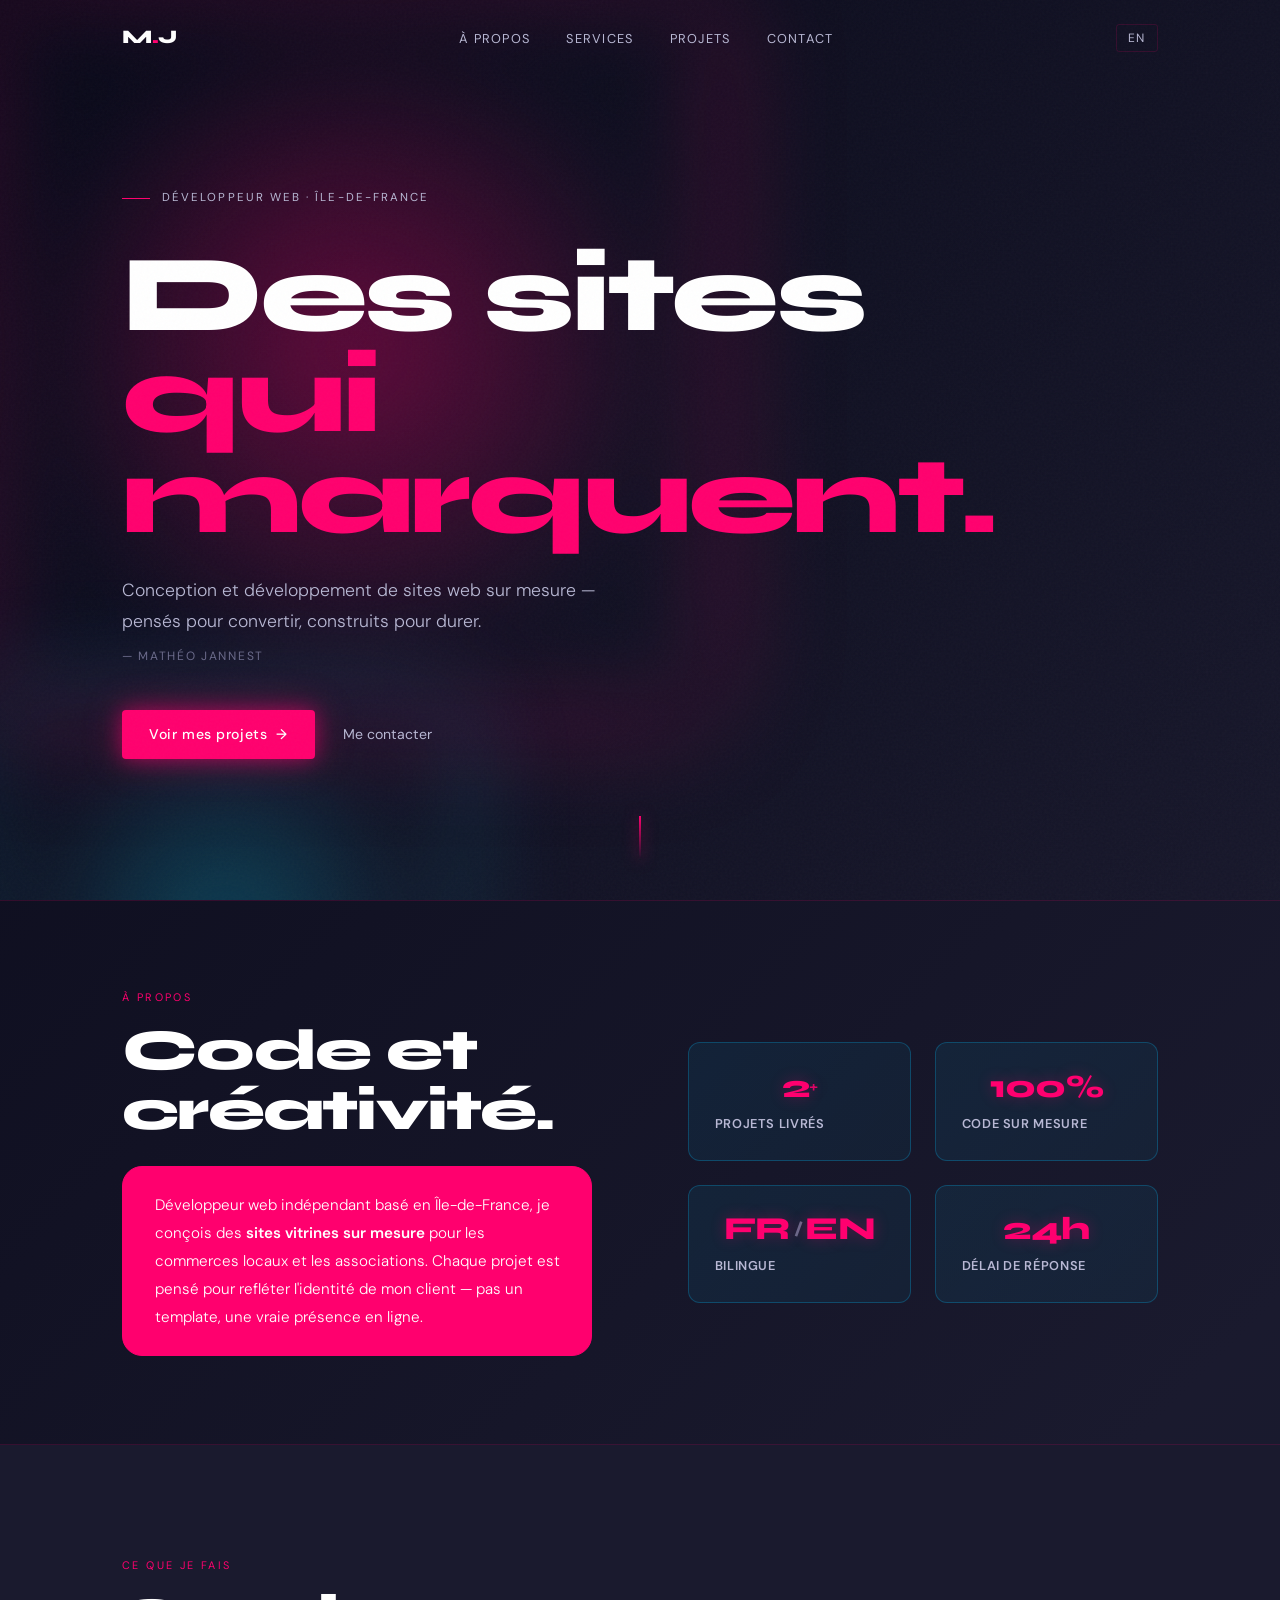
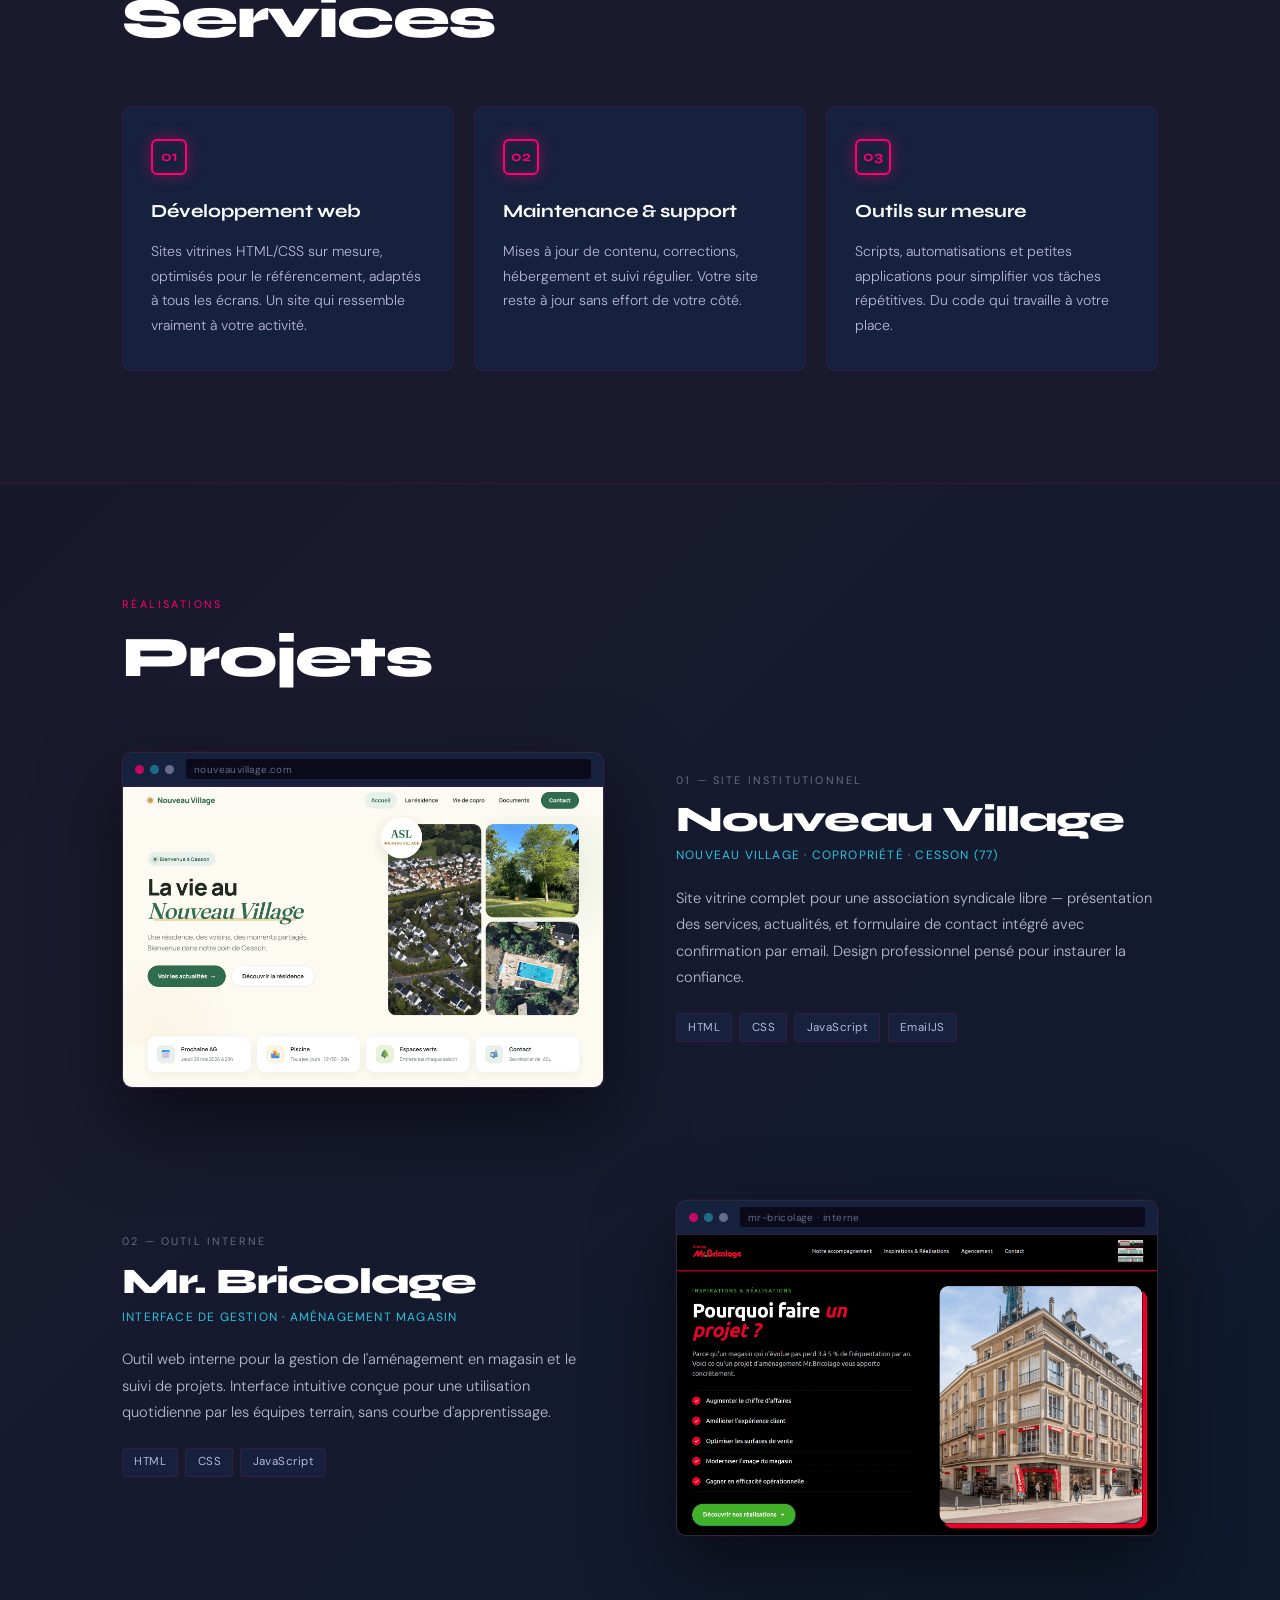
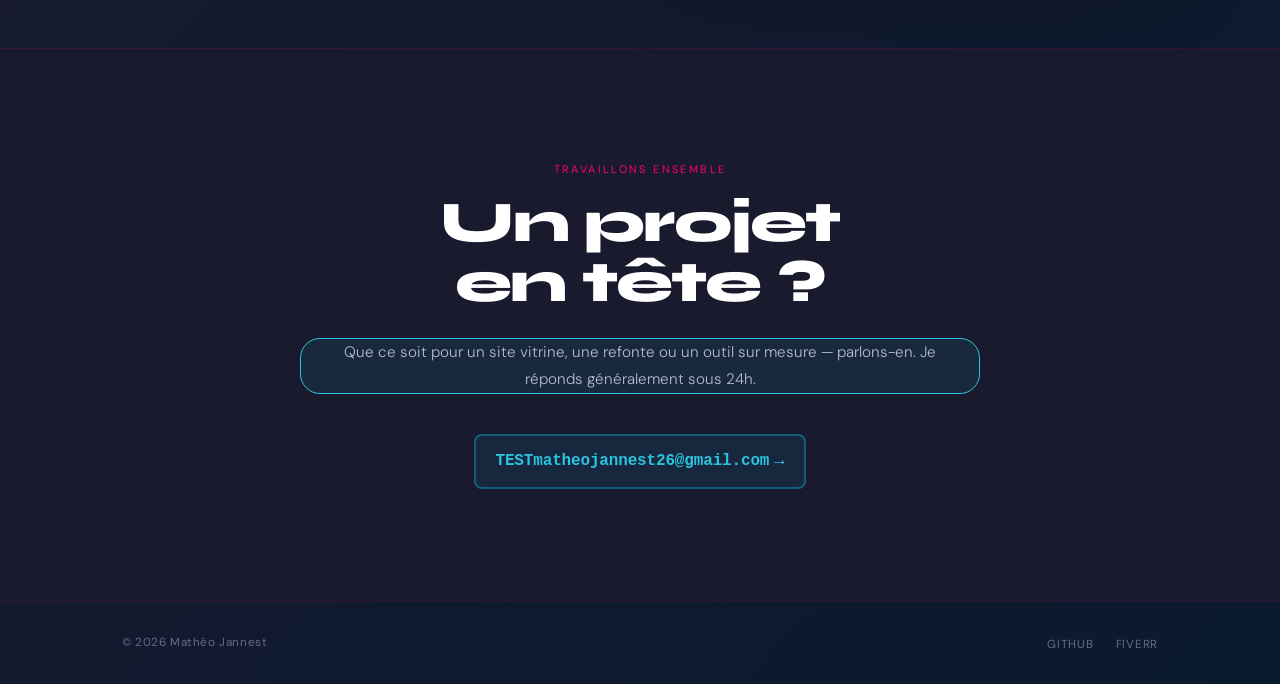
==== index.html @ 434e0a5e "TEST" ====
<!DOCTYPE html>
<html lang="fr" data-lang="fr">
<head>
  <meta charset="UTF-8">
  <meta name="viewport" content="width=device-width, initial-scale=1.0">
  <meta name="description" content="Mathéo Jannest — Développeur web indépendant. Sites vitrines, maintenance et outils sur mesure en Île-de-France.">
  <title>Mathéo Jannest — Développeur Web</title>

  <!-- Une seule requête Google Fonts : uniquement les graisses réellement utilisées -->
  <link rel="preconnect" href="https://fonts.googleapis.com">
  <link rel="preconnect" href="https://fonts.gstatic.com" crossorigin>
  <link href="https://fonts.googleapis.com/css2?family=DM+Sans:wght@300;400;500;600&family=Syne:wght@700;800&family=VT323&display=swap" rel="stylesheet">

  <link rel="stylesheet" href="style.css?v=opt-2026-06-16">
</head>
<body>

<!-- NAV -->
<nav id="nav">
  <div class="container">
    <div class="nav-inner">
      <a href="#" class="nav-logo">M<span>.</span>J</a>
      <ul class="nav-links">
        <li><a href="#about"    data-i18n="nav_about">À propos</a></li>
        <li><a href="#services" data-i18n="nav_services">Services</a></li>
        <li><a href="#projects" data-i18n="nav_projects">Projets</a></li>
        <li><a href="#contact"  data-i18n="nav_contact">Contact</a></li>
      </ul>
      <button class="lang-btn" id="langBtn">EN</button>
    </div>
  </div>
</nav>

<!-- HERO -->
<section id="hero">
  <div class="blob-wrap" aria-hidden="true">
    <div class="blob blob-1"></div>
    <div class="blob blob-2"></div>
    <div class="blob blob-3"></div>
  </div>
  <div class="container" style="position:relative;z-index:1;">
    <div class="hero-eyebrow">
      <span data-i18n="hero_label">Développeur Web · Île-de-France</span>
    </div>
    <h1 class="hero-title">
      <span data-i18n="hero_t1">Des sites</span><br>
      <em data-i18n="hero_t2">qui marquent.</em>
    </h1>
    <p class="hero-body" data-i18n="hero_sub">Conception et développement de sites web sur mesure — pensés pour convertir, construits pour durer.</p>
    <p class="hero-name-line">— Mathéo Jannest</p>
    <div class="hero-actions">
      <a href="#projects" class="btn-fill">
        <span data-i18n="hero_cta">Voir mes projets</span>
        <span class="arr">→</span>
      </a>
      <a href="#contact" class="btn-ghost" data-i18n="hero_cta2">Me contacter</a>
    </div>
  </div>
  <div class="scroll-indicator" aria-hidden="true">
    <div class="scroll-line"></div>
  </div>
</section>

<hr class="div">

<!-- ABOUT -->
<section id="about">
  <div class="container">
    <div class="about-grid">
      <div>
        <p class="s-label" data-i18n="about_label">À propos</p>
        <h2 class="s-title reveal" data-i18n="about_title">Code et<br>créativité.</h2>
        <p class="about-text reveal d1" data-i18n="about_text">
          Développeur web indépendant basé en Île-de-France, je conçois des <strong>sites vitrines sur mesure</strong> pour les commerces locaux et les associations. Chaque projet est pensé pour refléter l'identité de mon client — pas un template, une vraie présence en ligne.
        </p>
      </div>
      <div class="about-stats">
        <div class="stat">
          <div class="stat-n">2<sub>+</sub></div>
          <div class="stat-l" data-i18n="stat1">Projets livrés</div>
        </div>
        <div class="stat">
          <div class="stat-n">100%</div>
          <div class="stat-l" data-i18n="stat2">Code sur mesure</div>
        </div>
        <div class="stat">
          <div class="stat-n">FR<span style="color:var(--text-3);font-size:1rem;margin:0 0.2rem;">/</span>EN</div>
          <div class="stat-l" data-i18n="stat3">Bilingue</div>
        </div>
        <div class="stat">
          <div class="stat-n">24h</div>
          <div class="stat-l" data-i18n="stat4">Délai de réponse</div>
        </div>
      </div>
    </div>
  </div>
</section>

<hr class="div">

<!-- SERVICES -->
<section id="services">
  <div class="container">
    <p class="s-label" data-i18n="svc_label">Ce que je fais</p>
    <h2 class="s-title reveal" data-i18n="svc_title">Services</h2>
    <div class="svc-grid">
      <div class="svc-card reveal">
        <div class="svc-glyph">01</div>
        <div class="svc-title" data-i18n="s1t">Développement web</div>
        <p class="svc-desc" data-i18n="s1d">Sites vitrines HTML/CSS sur mesure, optimisés pour le référencement, adaptés à tous les écrans. Un site qui ressemble vraiment à votre activité.</p>
      </div>
      <div class="svc-card reveal">
        <div class="svc-glyph">02</div>
        <div class="svc-title" data-i18n="s2t">Maintenance & support</div>
        <p class="svc-desc" data-i18n="s2d">Mises à jour de contenu, corrections, hébergement et suivi régulier. Votre site reste à jour sans effort de votre côté.</p>
      </div>
      <div class="svc-card reveal">
        <div class="svc-glyph">03</div>
        <div class="svc-title" data-i18n="s3t">Outils sur mesure</div>
        <p class="svc-desc" data-i18n="s3d">Scripts, automatisations et petites applications pour simplifier vos tâches répétitives. Du code qui travaille à votre place.</p>
      </div>
    </div>
  </div>
</section>

<hr class="div">

<!-- PROJECTS -->
<section id="projects">
  <div class="container">
    <p class="s-label" data-i18n="proj_label">Réalisations</p>
    <h2 class="s-title reveal" data-i18n="proj_title">Projets</h2>

    <div class="projects-list">

      <!-- Nouveau Village -->
      <div class="project">
        <div class="pv reveal">
          <div class="browser">
            <div class="bbar">
              <div class="dot d1"></div>
              <div class="dot d2"></div>
              <div class="dot d3"></div>
              <div class="burl"><span>nouveauvillage.com</span></div>
            </div>
            <div class="bscreen">
              <img src="images/nv.png?v=2" alt="Nouveau Village - Aperçu du site" class="project-screenshot" loading="lazy" decoding="async">
            </div>
          </div>
        </div>
        <div class="pi">
          <p class="project-num" data-i18n="p1_num">01 — Site institutionnel</p>
          <h3>Nouveau Village</h3>
          <p class="ptype" data-i18n="p1_type">Nouveau Village · Copropriété · Cesson (77)</p>
          <p class="pdesc reveal" data-i18n="p1_desc">Site vitrine complet pour une association syndicale libre — présentation des services, actualités, et formulaire de contact intégré avec confirmation par email. Design professionnel pensé pour instaurer la confiance.</p>
          <div class="tags">
            <span class="tag">HTML</span>
            <span class="tag">CSS</span>
            <span class="tag">JavaScript</span>
            <span class="tag">EmailJS</span>
          </div>
        </div>
      </div>

      <!-- Mr Bricolage -->
      <div class="project reverse">
        <div class="pv reveal">
          <div class="browser">
            <div class="bbar">
              <div class="dot d1"></div>
              <div class="dot d2"></div>
              <div class="dot d3"></div>
              <div class="burl"><span>mr-bricolage · interne</span></div>
            </div>
            <div class="bscreen">
              <img src="images/mb2.png?v=2" alt="Mr Bricolage - Aperçu de l'outil" class="project-screenshot" loading="lazy" decoding="async">
            </div>
          </div>
        </div>
        <div class="pi">
          <p class="project-num" data-i18n="p2_num">02 — Outil interne</p>
          <h3>Mr. Bricolage</h3>
          <p class="ptype" data-i18n="p2_type">Interface de gestion · Aménagement magasin</p>
          <p class="pdesc reveal" data-i18n="p2_desc">Outil web interne pour la gestion de l'aménagement en magasin et le suivi de projets. Interface intuitive conçue pour une utilisation quotidienne par les équipes terrain, sans courbe d'apprentissage.</p>
          <div class="tags">
            <span class="tag">HTML</span>
            <span class="tag">CSS</span>
            <span class="tag">JavaScript</span>
          </div>
        </div>
      </div>

    </div>
  </div>
</section>

<hr class="div">

<!-- CONTACT -->
<section id="contact">
  <div class="container">
    <div class="contact-inner">
      <p class="s-label" data-i18n="ct_label">Travaillons ensemble</p>
      <h2 class="s-title reveal" data-i18n="ct_title">Un projet<br>en tête ?</h2>
      <p class="contact-p reveal d1" data-i18n="ct_p">Que ce soit pour un site vitrine, une refonte ou un outil sur mesure — parlons-en. Je réponds généralement sous 24h.</p>
      <a href="mailto:matheojannest26@gmail.com" class="contact-mailto reveal d2">
        <span data-i18n="ct_email">TESTmatheojannest26@gmail.com</span>
        <span class="arr">→</span>
      </a>
    </div>
  </div>
</section>

<!-- FOOTER -->
<footer>
  <div class="container">
    <div class="footer-inner">
      <p class="footer-copy" data-i18n="ft_copy">© 2026 Mathéo Jannest</p>
      <ul class="footer-links">
        <li><a href="https://github.com/" target="_blank" rel="noopener">GitHub</a></li>
        <li><a href="https://www.fiverr.com/" target="_blank" rel="noopener">Fiverr</a></li>
      </ul>
    </div>
  </div>
</footer>

<script src="script.js"></script>
</body>
</html>
---- style.css ----
*, *::before, *::after { box-sizing: border-box; margin: 0; padding: 0; }
html { scroll-behavior: smooth; }

:root {
  --bg:       #0a0a1a;
  --bg-2:     #1a1a2e;
  --bg-3:     #16213e;
  --accent:   #ff006e;
  --accent-2: #2bc3de;
  --accent-3: #ffbe0b;
  --accent-4: #fb5607;
  --text:     #ffffff;
  --text-2:   #b8b8d4;
  --text-3:   #6a6a8a;
  --border:   rgba(255, 0, 110, 0.15);
  --glow:     rgba(255, 0, 110, 0.4);
  --fd: 'Syne', sans-serif;
  --fb: 'DM Sans', sans-serif;
  --fd: 'Syne', 'Arial Black', sans-serif;
  --fb: 'DM Sans', -apple-system, BlinkMacSystemFont, 'Segoe UI', sans-serif;
}

body {
  background: var(--bg);
  color: var(--text);
  font-family: var(--fb);
  font-size: 16px;
  line-height: 1.6;
  overflow-x: hidden;
  background: linear-gradient(135deg, #0a0a1a 0%, #1a1a2e 50%, #0a1a2e 100%);
}

/* Grain overlay */
body::after {
  content: '';
  position: fixed;
  inset: 0;
  background-image: url("data:image/svg+xml,%3Csvg viewBox='0 0 512 512' xmlns='http://www.w3.org/2000/svg'%3E%3Cfilter id='n'%3E%3CfeTurbulence type='fractalNoise' baseFrequency='0.75' numOctaves='4' stitchTiles='stitch'/%3E%3C/filter%3E%3Crect width='100%25' height='100%25' filter='url(%23n)'/%3E%3C/svg%3E");
  opacity: 0.03;
  pointer-events: none;
  z-index: 9998;
}

h1, h2, h3 { font-family: var(--fd); line-height: 1.1; }
a { color: inherit; text-decoration: none; }
.container { max-width: 1100px; margin: 0 auto; padding: 0 2rem; }

/* ── NAV ── */
nav {
  position: fixed;
  top: 0; left: 0; right: 0;
  z-index: 100;
  padding: 1.4rem 0;
  transition: background 0.4s, border-color 0.4s;
  border-bottom: 1px solid transparent;
}
nav.scrolled {
  background: rgba(11,9,6,0.88);
  border-bottom-color: var(--border);
}

.nav-inner { display: flex; align-items: center; justify-content: space-between; }
.nav-logo {
  font-family: var(--fd);
  font-weight: 800;
  font-size: 1.2rem;
  letter-spacing: -0.02em;
}
.nav-logo span { color: var(--accent); }
.nav-links { display: flex; align-items: center; gap: 2.25rem; list-style: none; }
.nav-links a {
  font-size: 0.8rem;
  letter-spacing: 0.1em;
  text-transform: uppercase;
  color: var(--text-2);
  transition: color 0.2s;
}
.nav-links a:hover { color: var(--text); }
.lang-btn {
  background: none;
  border: 1px solid var(--border);
  color: var(--text-2);
  font-family: var(--fb);
  font-size: 0.75rem;
  letter-spacing: 0.12em;
  text-transform: uppercase;
  padding: 0.3rem 0.7rem;
  border-radius: 3px;
  cursor: pointer;
  transition: color 0.2s, border-color 0.2s;
}
.lang-btn:hover { color: var(--text); border-color: var(--accent); }

/* ── HERO ── */
#hero {
  position: relative;
  min-height: 100vh;
  display: flex;
  align-items: center;
  overflow: hidden;
  padding: 9rem 0 6rem;
}

.blob-wrap { position: absolute; inset: 0; pointer-events: none; overflow: hidden; }
.blob {
  animation: none;
  filter: blur(40px);
  will-change: auto;
  transform: translateZ(0);
}
.blob-1 {
  width: 700px; height: 700px;
  background: radial-gradient(circle, rgba(255, 0, 110, 0.35) 0%, transparent 65%);
  top: -180px; right: -180px;
  animation: b1 20s ease-in-out infinite;
  filter: blur(40px);
  box-shadow: 0 0 80px rgba(255, 0, 110, 0.5);
}
.blob-2 {
  width: 450px; height: 450px;
  background: radial-gradient(circle, rgba(0, 217, 255, 0.25) 0%, transparent 65%);
  bottom: 0; left: -100px;
  animation: b2 25s ease-in-out infinite;
  filter: blur(40px);
  box-shadow: 0 0 60px rgba(0, 217, 255, 0.4);
}
.blob-3 {
  width: 280px; height: 280px;
  background: radial-gradient(circle, rgba(255, 190, 11, 0.20) 0%, transparent 65%);
  top: 45%; left: 38%;
  animation: b3 18s ease-in-out infinite;
  filter: blur(40px);
  box-shadow: 0 0 50px rgba(255, 190, 11, 0.3);
}
@keyframes b1 {
  0%,100% { transform: translate(0,0) scale(1); border-radius: 60% 40% 30% 70% / 60% 30% 70% 40%; }
  33%      { transform: translate(-50px,70px) scale(1.05); border-radius: 30% 60% 70% 40% / 50% 60% 30% 60%; }
  66%      { transform: translate(30px,-40px) scale(0.97); border-radius: 50% 30% 50% 70% / 30% 70% 50% 40%; }
}
@keyframes b2 {
  0%,100% { transform: translate(0,0) scale(1); }
  40%      { transform: translate(40px,-50px) scale(0.95); }
  70%      { transform: translate(-20px,30px) scale(1.04); }
}
@keyframes b3 {
  0%,100% { transform: translate(0,0); }
  50%      { transform: translate(50px,-35px); }
}

.blob {
  animation: none;
  filter: blur(40px);
  will-change: auto;  /* Important ! */
  transform: translateZ(0);
}

.hero-eyebrow {
  display: flex;
  align-items: center;
  gap: 0.75rem;
  margin-bottom: 2.25rem;
}
.hero-eyebrow span {
  font-size: 0.72rem;
  letter-spacing: 0.18em;
  text-transform: uppercase;
  color: var(--text-2);
}
.hero-eyebrow::before {
  content: '';
  display: block;
  width: 28px; height: 1px;
  background: var(--accent);
  flex-shrink: 0;
}

h1.hero-title {
  font-weight: 800;
  font-size: clamp(3.2rem, 8.5vw, 7.5rem);
  line-height: 0.93;
  letter-spacing: -0.035em;
  margin-bottom: 1.75rem;
}
h1.hero-title em {
  font-style: normal;
  color: var(--accent);
  display: block;
}

.hero-body {
  font-size: clamp(0.95rem, 1.8vw, 1.1rem);
  color: var(--text-2);
  max-width: 480px;
  font-weight: 300;
  line-height: 1.75;
  margin-bottom: 0.6rem;
}
.hero-name-line {
  font-size: 0.75rem;
  letter-spacing: 0.14em;
  color: var(--text-3);
  text-transform: uppercase;
  margin-bottom: 2.75rem;
}
.hero-actions { display: flex; align-items: center; gap: 1.75rem; flex-wrap: wrap; }

.btn-fill {
  display: inline-flex;
  align-items: center;
  gap: 0.55rem;
  background: var(--accent);
  color: #fff;
  font-family: var(--fb);
  font-size: 0.88rem;
  font-weight: 500;
  letter-spacing: 0.04em;
  padding: 0.82rem 1.7rem;
  border-radius: 4px;
  border: none;
  cursor: pointer;
  transition: background 0.2s, transform 0.15s, box-shadow 0.2s;
  box-shadow: 0 0 20px rgba(255, 0, 110, 0.5), 0 0 40px rgba(255, 0, 110, 0.3);
}
.btn-fill:hover { 
  background: #ff3385; 
  transform: translateY(-2px);
  box-shadow: 0 0 30px rgba(255, 0, 110, 0.8), 0 0 60px rgba(255, 0, 110, 0.5);
}
.btn-fill .arr { transition: transform 0.2s; }
.btn-fill:hover .arr { transform: translateX(4px); }

.btn-ghost {
  display: inline-flex;
  align-items: center;
  gap: 0.4rem;
  color: var(--text-2);
  font-size: 0.88rem;
  transition: color 0.2s;
}
.btn-ghost:hover { color: var(--text); }

.scroll-indicator {
  position: absolute;
  bottom: 2.5rem;
  left: 50%;
  transform: translateX(-50%);
  display: flex;
  flex-direction: column;
  align-items: center;
  gap: 0.5rem;
}
.scroll-line {
  width: 2px; height: 44px;
  background: linear-gradient(to bottom, var(--accent) 0%, transparent 100%);
  animation: pulse 2.2s ease-in-out infinite;
  box-shadow: 0 0 15px rgba(255, 0, 110, 0.6);
}
@keyframes pulse { 0%,100%{opacity:1} 50%{opacity:0.3} }

/* ── DIVIDER ── */
hr.div { border: none; border-top: 1px solid var(--border); margin: 0; }

/* ── SECTION BASE ── */
section { padding: 7rem 0; }
.s-label {
  font-size: 0.68rem;
  letter-spacing: 0.22em;
  text-transform: uppercase;
  color: var(--accent);
  margin-bottom: 0.9rem;
}
.s-title {
  font-weight: 800;
  font-size: clamp(2rem, 4.5vw, 3.75rem);
  letter-spacing: -0.03em;
  color: var(--text);
  margin-bottom: 1.5rem;
  line-height: 1.05;
}

/* ── ABOUT ── */
#about { padding: 5.5rem 0; }
.about-grid {
  display: grid;
  grid-template-columns: 1fr 1fr;
  gap: 6rem;
  align-items: center;
}
.about-text {
  font-size: 1.05rem;
  color: white;
  line-height: 1.85;
  font-weight: 300;
  background: rgba(255, 0, 110, 0.92);
  border: 1.5px solid var(--accent);
  border-radius: 20px;
  padding: 1.75rem;
  position: relative;
  transition: all 0.3s cubic-bezier(0.4, 0, 0.2, 1);
  box-shadow: none;
}

.about-text.visible:hover {
  transform: translate(-3px, -3px);
  box-shadow: 9px 9px 0 rgba(255, 0, 110, 0.35);
}

.about-text strong { 
  color: white; 
  font-weight: 600; 
}


.about-stats {
  display: grid;
  grid-template-columns: 1fr 1fr;
  gap: 1.25rem;
}
.stat {
  background: linear-gradient(135deg, rgba(0, 200, 255, 0.08), rgba(0, 217, 255, 0.05));
  border: 1.5px solid rgba(0, 191, 255, 0.25);
  border-radius: 12px;
  padding: 2rem;
  transition: all 0.3s cubic-bezier(0.22, 1, 0.36, 1);
  position: relative;
  overflow: hidden;
  display: flex;
  flex-direction: column;
}

.stat::before {
  content: '';
  position: absolute;
  inset: 0;
  background: linear-gradient(135deg, rgba(255, 0, 110, 0.1), transparent);
  opacity: 0;
  transition: opacity 0.3s ease;
  pointer-events: none;
  border-radius: 12px;
}

.stat:hover {
  border-color: rgba(255, 0, 110, 0.5);
  background: linear-gradient(135deg, rgba(255, 0, 110, 0.15), rgba(0, 217, 255, 0.1));
  box-shadow: 0 0 25px rgba(255, 0, 110, 0.2), 0 0 40px rgba(0, 217, 255, 0.1);
  transform: translateY(-6px);
}

.stat:hover::before {
  opacity: 1;
}

/* Force le même style pour TOUTES les cartes */
.stat.reveal {
  opacity: 1;
  transform: none;
}

.stat.reveal.d1,
.stat.reveal.d2,
.stat.reveal.d3 {
  opacity: 1;
  transform: none;
}

.stat-n {
  font-family: var(--fd);
  font-weight: 770;
  font-size: 2.5rem;
  color:#ff006f ;
  line-height: 1.1;
  margin-bottom: 0.8rem;
  letter-spacing: -0.02em;
  text-shadow: 0 0 15px rgba(255, 0, 110, 0.3);
  display: flex;
  align-items: center;
  justify-content: center;
}

.stat-n sub { 
  font-size: 1.1rem; 
  vertical-align: baseline;
  opacity: 0.85;
  font-weight: 600;
}

.stat-l { 
  font-size: 0.85rem; 
  color: var(--text-2); 
  letter-spacing: 0.05em;
  text-transform: uppercase;
  font-weight: 600;
}

/* ── SERVICES ── */
#services { background: var(--bg-2); }
.svc-grid {
  display: grid;
  grid-template-columns: repeat(3, 1fr);
  gap: 1.25rem;
  margin-top: 3.5rem;
}
.svc-card {
  background: var(--bg-3);
  border: 1px solid var(--border);
  border-radius: 10px;
  padding: 2rem 1.75rem;
  position: relative;
  overflow: hidden;
  transition: border-color 0.3s, transform 0.3s, box-shadow 0.3s;
}
.svc-card::after {
  content: '';
  position: absolute;
  top: 0; left: 0; right: 0;
  height: 2px;
  background: linear-gradient(90deg, var(--accent), var(--accent-2));
  transform: scaleX(0);
  transform-origin: left;
  transition: transform 0.35s ease;
}
.svc-card:hover::after { transform: scaleX(1); }
.svc-card:hover { 
  border-color: rgba(255, 0, 110, 0.5);
  transform: translateY(-8px);
  box-shadow: 0 10px 40px rgba(255, 0, 110, 0.25), 0 0 30px rgba(0, 217, 255, 0.1);
}
.svc-glyph {
  width: 36px; height: 36px;
  border: 2px solid var(--accent);
  border-radius: 6px;
  display: flex; align-items: center; justify-content: center;
  margin-bottom: 1.4rem;
  color: var(--accent);
  font-size: 0.9rem;
  font-family: var(--fd);
  font-weight: 700;
  box-shadow: 0 0 15px rgba(255, 0, 110, 0.4), inset 0 0 10px rgba(255, 0, 110, 0.2);
  transition: box-shadow 0.3s;
}
.svc-card:hover .svc-glyph {
  box-shadow: 0 0 25px rgba(255, 0, 110, 0.8), inset 0 0 15px rgba(255, 0, 110, 0.3);
}
.svc-title {
  font-family: var(--fd);
  font-weight: 700;
  font-size: 1.15rem;
  color: var(--text);
  margin-bottom: 0.8rem;
}
.svc-desc { font-size: 0.88rem; color: var(--text-2); line-height: 1.75; font-weight: 300; }

/* ── PROJECTS ── */
.projects-list {
  display: flex;
  flex-direction: column;
  gap: 7rem;
  margin-top: 4rem;
}
.project {
  display: grid;
  grid-template-columns: 1fr 1fr;
  gap: 4.5rem;
  align-items: center;
}
.project.reverse .pv { order: 2; }
.project.reverse .pi { order: 1; }

/* Browser mockup */
.browser {
  background: var(--bg-2);
  border-radius: 10px;
  border: 1px solid rgba(255,255,255,0.07);
  overflow: hidden;
  box-shadow: 0 32px 80px rgba(0,0,0,0.55), 0 0 0 0.5px var(--border);
  cursor: pointer;
  transition: transform 0.3s cubic-bezier(0.4,0,0.2,1), box-shadow 0.3s ease;
}

.browser:hover {
  transform: translateY(-4px);
  box-shadow: 0 40px 90px rgba(0,0,0,0.65), 0 0 0 1px var(--accent);
}

/* ── LIGHTBOX ── */
.lightbox-overlay {
  position: fixed;
  inset: 0;
  background: rgba(0,0,0,0);
  z-index: 9000;
  display: flex;
  align-items: center;
  justify-content: center;
  pointer-events: none;
  transition: background 0.4s ease;
}

.lightbox-overlay.active {
  background: rgba(0,0,0,0.88);
  pointer-events: all;
}

.lightbox-inner {
  width: 80vw;
  max-width: 1000px;
  border-radius: 10px;
  overflow: hidden;
  border: 1px solid rgba(255,255,255,0.1);
  box-shadow: 0 60px 120px rgba(0,0,0,0.8), 0 0 0 1px var(--border);
  transform: scale(0.6) translateY(40px);
  opacity: 0;
  transition: transform 0.45s cubic-bezier(0.22,1,0.36,1), opacity 0.35s ease;
}

.lightbox-overlay.active .lightbox-inner {
  transform: scale(1) translateY(0);
  opacity: 1;
}

.lightbox-bar {
  height: 34px;
  background: var(--bg-3);
  display: flex;
  align-items: center;
  padding: 0 12px;
  gap: 6px;
  border-bottom: 1px solid var(--border);
}

.lightbox-url {
  flex: 1;
  height: 20px;
  background: var(--bg);
  border-radius: 3px;
  margin-left: 6px;
  display: flex;
  align-items: center;
  padding: 0 8px;
}

.lightbox-url span { font-size: 0.62rem; color: var(--text-3); letter-spacing: 0.04em; }

.lightbox-close {
  position: absolute;
  top: 1rem;
  right: 1rem;
  width: 36px;
  height: 36px;
  border-radius: 50%;
  background: rgba(255,255,255,0.08);
  border: 1px solid rgba(255,255,255,0.12);
  color: var(--text);
  font-size: 1rem;
  cursor: pointer;
  display: flex;
  align-items: center;
  justify-content: center;
  transition: background 0.2s, transform 0.2s;
  z-index: 9001;
}

.lightbox-close:hover {
  background: var(--accent);
  transform: rotate(90deg);
}

.lightbox-img {
  width: 100%;
  display: block;
  aspect-ratio: 16/10;
  object-fit: cover;
}

.lightbox-close {
  opacity: 0;
  pointer-events: none;
}

.lightbox-overlay.active .lightbox-close {
  opacity: 1;
  pointer-events: auto;
}

.bbar {
  height: 34px;
  background: var(--bg-3);
  display: flex;
  align-items: center;
  padding: 0 12px;
  gap: 6px;
  border-bottom: 1px solid var(--border);
}
.dot { width: 9px; height: 9px; border-radius: 50%; }
.d1 { background: var(--accent); opacity: 0.75; }
.d2 { background: var(--accent-2); opacity: 0.45; }
.d3 { background: var(--text-3); }
.burl {
  flex: 1;
  height: 20px;
  background: var(--bg);
  border-radius: 3px;
  margin-left: 6px;
  display: flex;
  align-items: center;
  padding: 0 8px;
}
.burl span { font-size: 0.62rem; color: var(--text-3); letter-spacing: 0.04em; }
.bscreen {
  aspect-ratio: 16/10;
  position: relative;
  overflow: hidden;
}

.project-screenshot {
  width: 100%;
  height: 100%;
  object-fit: cover;
  display: block;
}
.ph {
  width: 100%; height: 100%;
  display: flex; flex-direction: column;
}
.ph-top {
  height: 44px;
  display: flex; align-items: center;
  padding: 0 16px;
  justify-content: space-between;
  border-bottom: 1px solid var(--border);
}
.ph-top.nv-top { background: #080c18; }
.ph-top.mb-top { background: #0d1408; }
.ph-logo { height: 7px; border-radius: 2px; opacity: 0.65; }
.ph-nav { display: flex; gap: 10px; }
.ph-ni { width: 38px; height: 5px; background: var(--text-3); border-radius: 1px; }
.ph-body {
  flex: 1;
  display: flex; align-items: center; justify-content: center;
  flex-direction: column; gap: 10px;
  padding: 1.5rem;
  position: relative; overflow: hidden;
}
.ph-glow {
  position: absolute;
  border-radius: 50%;
  filter: blur(60px);
  pointer-events: none;
}
.ph-line { border-radius: 2px; }
.ph-l1 { width: 62%; height: 12px; background: var(--text-2); opacity: 0.4; }
.ph-l2 { width: 44%; height: 7px; background: var(--text-3); opacity: 0.6; }
.ph-l3 { width: 34%; height: 7px; background: var(--text-3); opacity: 0.4; }
.ph-btn { width: 78px; height: 24px; border-radius: 3px; margin-top: 4px; opacity: 0.75; }

.pi .project-num {
  font-size: 0.68rem;
  letter-spacing: 0.2em;
  color: var(--text-3);
  text-transform: uppercase;
  margin-bottom: 0.7rem;
}
.pi h3 {
  font-family: var(--fd);
  font-weight: 800;
  font-size: clamp(1.75rem, 3vw, 2.25rem);
  letter-spacing: -0.025em;
  color: var(--text);
  margin-bottom: 0.4rem;
}
.pi .ptype {
  font-size: 0.75rem;
  color: var(--accent-2);
  letter-spacing: 0.1em;
  text-transform: uppercase;
  margin-bottom: 1.2rem;
}
.pi .pdesc {
  font-size: 0.92rem;
  color: var(--text-2);
  line-height: 1.8;
  font-weight: 300;
  margin-bottom: 1.4rem;
}
.tags { display: flex; flex-wrap: wrap; gap: 0.45rem; margin-bottom: 1.6rem; }
.tag {
  font-size: 0.72rem;
  color: var(--text-2);
  background: var(--bg-3);
  border: 1px solid var(--border);
  padding: 0.28rem 0.7rem;
  border-radius: 3px;
  letter-spacing: 0.04em;
}

/* ── CONTACT ── */
#contact { background: var(--bg-2); text-align: center; }
.contact-inner { max-width: 680px; margin: 0 auto; }
.contact-p {
  font-size: 1.05rem;
  color: var(--text-2);
  font-weight: 300;
  line-height: 1.8;
  background: rgba(0, 217, 255, 0.08);
  border: 1.5px solid var(--accent-2);
  border-radius: 20px;
  padding: 1.5rem 2rem;
  margin-bottom: 3rem;
  position: relative;
  transition: all 0.3s cubic-bezier(0.4, 0, 0.2, 1);
  display: inline-block;
  box-shadow: none;
}

.contact-p.visible:hover {
  transform: translate(-3px, -3px);
  box-shadow: 7px 7px 0 rgba(0, 217, 255, 0.447);;
}



.contact-mailto {
  display: inline-flex;
  align-items: center;
  gap: 0.5rem;
  font-family: 'Space Mono', monospace;
  font-size: clamp(1,9rem, 1.5vw, 1.3rem);
  font-weight: 900;
  letter-spacing: -0.01em;
  color: var(--accent-2);
  transition: all 0.3s ease;
  padding: 0.8rem 1.5rem;
  border-radius: 8px;
  background: rgba(0, 217, 255, 0.08);
  border: 2px solid rgba(0, 217, 255, 0.3);
  text-decoration: none;
  position: relative;
  overflow: hidden;
}

.contact-mailto::before {
  content: '';
  position: absolute;
  inset: 0;
  background: linear-gradient(90deg, transparent, rgba(0, 217, 255, 0.2), transparent);
  transform: translateX(-100%);
  transition: transform 0.5s ease;
}

.contact-mailto:hover {
  color: var(--text);
  background: rgba(0, 217, 255, 0.15);
  border-color: rgba(0, 217, 255, 0.6);
  box-shadow: 0 0 20px rgba(0, 217, 255, 0.3);
}

.contact-mailto:hover::before {
  transform: translateX(100%);
}

.contact-mailto .arr {
  transition: transform 0.3s ease;
  font-size: 1.1em;
}

.contact-mailto:hover .arr {
  transform: translateX(4px);
}

/* ── FOOTER ── */
footer {
  padding: 1.75rem 0;
  border-top: 1px solid var(--border);
}
.footer-inner { display: flex; justify-content: space-between; align-items: center; }
.footer-copy { font-size: 0.73rem; color: var(--text-3); letter-spacing: 0.05em; }
.footer-links { display: flex; gap: 1.4rem; list-style: none; }
.footer-links a {
  font-size: 0.73rem;
  color: var(--text-3);
  letter-spacing: 0.06em;
  text-transform: uppercase;
  transition: color 0.2s;
}
.footer-links a:hover { color: var(--accent); }

/* ── REVEAL ── */
.reveal {
  opacity: 0;
  transform: translateY(30px);
  transition: opacity 0.75s cubic-bezier(0.22,1,0.36,1), transform 0.75s cubic-bezier(0.22,1,0.36,1);
}
.reveal.d1 { transition-delay: 0.12s; }
.reveal.d2 { transition-delay: 0.24s; }
.reveal.d3 { transition-delay: 0.36s; }
.reveal.visible { opacity: 1; transform: none; }

/* ── RESPONSIVE ── */
@media (max-width: 800px) {
  .about-grid { grid-template-columns: 1fr; gap: 3rem; }
  .svc-grid { grid-template-columns: 1fr; }
  .project { grid-template-columns: 1fr; gap: 2.5rem; }
  .project.reverse .pv, .project.reverse .pi { order: unset; }
  .nav-links { display: none; }
  .footer-inner { flex-direction: column; gap: 1rem; text-align: center; }
  
  #hero {
    padding: 6rem 0 4rem;
    text-align: center;
  }

  .blob {
    animation: none;
    opacity: 0.3;
  }
  
  .hero-actions {
    justify-content: center;
    flex-direction: column;
    align-items: center;
  }
  
  h1.hero-title {
    font-size: clamp(2rem, 6vw, 3.5rem);
  }
  
  .hero-body {
    margin: 0 auto;
  }
  
  .btn-fill, .btn-ghost {
    width: fit-content;
  }

.stat-n {
    font-size: 1.75rem;
  }
  
  .stat-n span {
    font-size: 0.8rem !important;
    margin: 0 0.1rem !important;
  }
}
  
  /* Responsive About Section */
  .about-text {
    padding: 1.5rem 1.5rem 1.5rem 2rem;
    font-size: 0.95rem;
  }
  
  .about-stats {
    grid-template-columns: 1fr 1fr;
    gap: 1.5rem;
  }
  
  .stat {
    padding: 1.6rem;
  }
  
  .stat-n {
    font-size: 2rem;
    margin-bottom: 0.6rem;
  }
  
  .stat-l {
    font-size: 0.8rem;
  }
  
  /* Responsive Contact Section */
  .contact-mailto {
    font-size: 1rem;
    padding: 0.7rem 1.2rem;
    flex-wrap: wrap;
    gap: 0.3rem;
  }
  
  .contact-p {
    font-size: 0.95rem;
    margin-bottom: 2.5rem;
    padding: 0 1.5rem;
  }

  /* Responsive Lightbox */
  .lightbox-inner {
    width: 95vw;
  }

@media (max-width: 600px) {
  .about-stats {
    grid-template-columns: 1fr;
    gap: 1rem;
  }
  
  .stat {
    padding: 1.4rem;
  }
  
  .stat-n {
    font-size: 1.75rem;
  }
  
  .stat-l {
    font-size: 0.75rem;
  }
  
  .contact-mailto {
    font-size: 0.9rem;
    padding: 0.6rem 1rem;
  }
  
  .contact-p {
    font-size: 0.85rem;
  }

   .stat-n {
    font-size: 1.5rem;
  }
  
  .stat-n span {
    font-size: 0.7rem !important;
    margin: 0 !important;
  }

  .blob {
    animation: none;
    opacity: 0.3;
  }
}
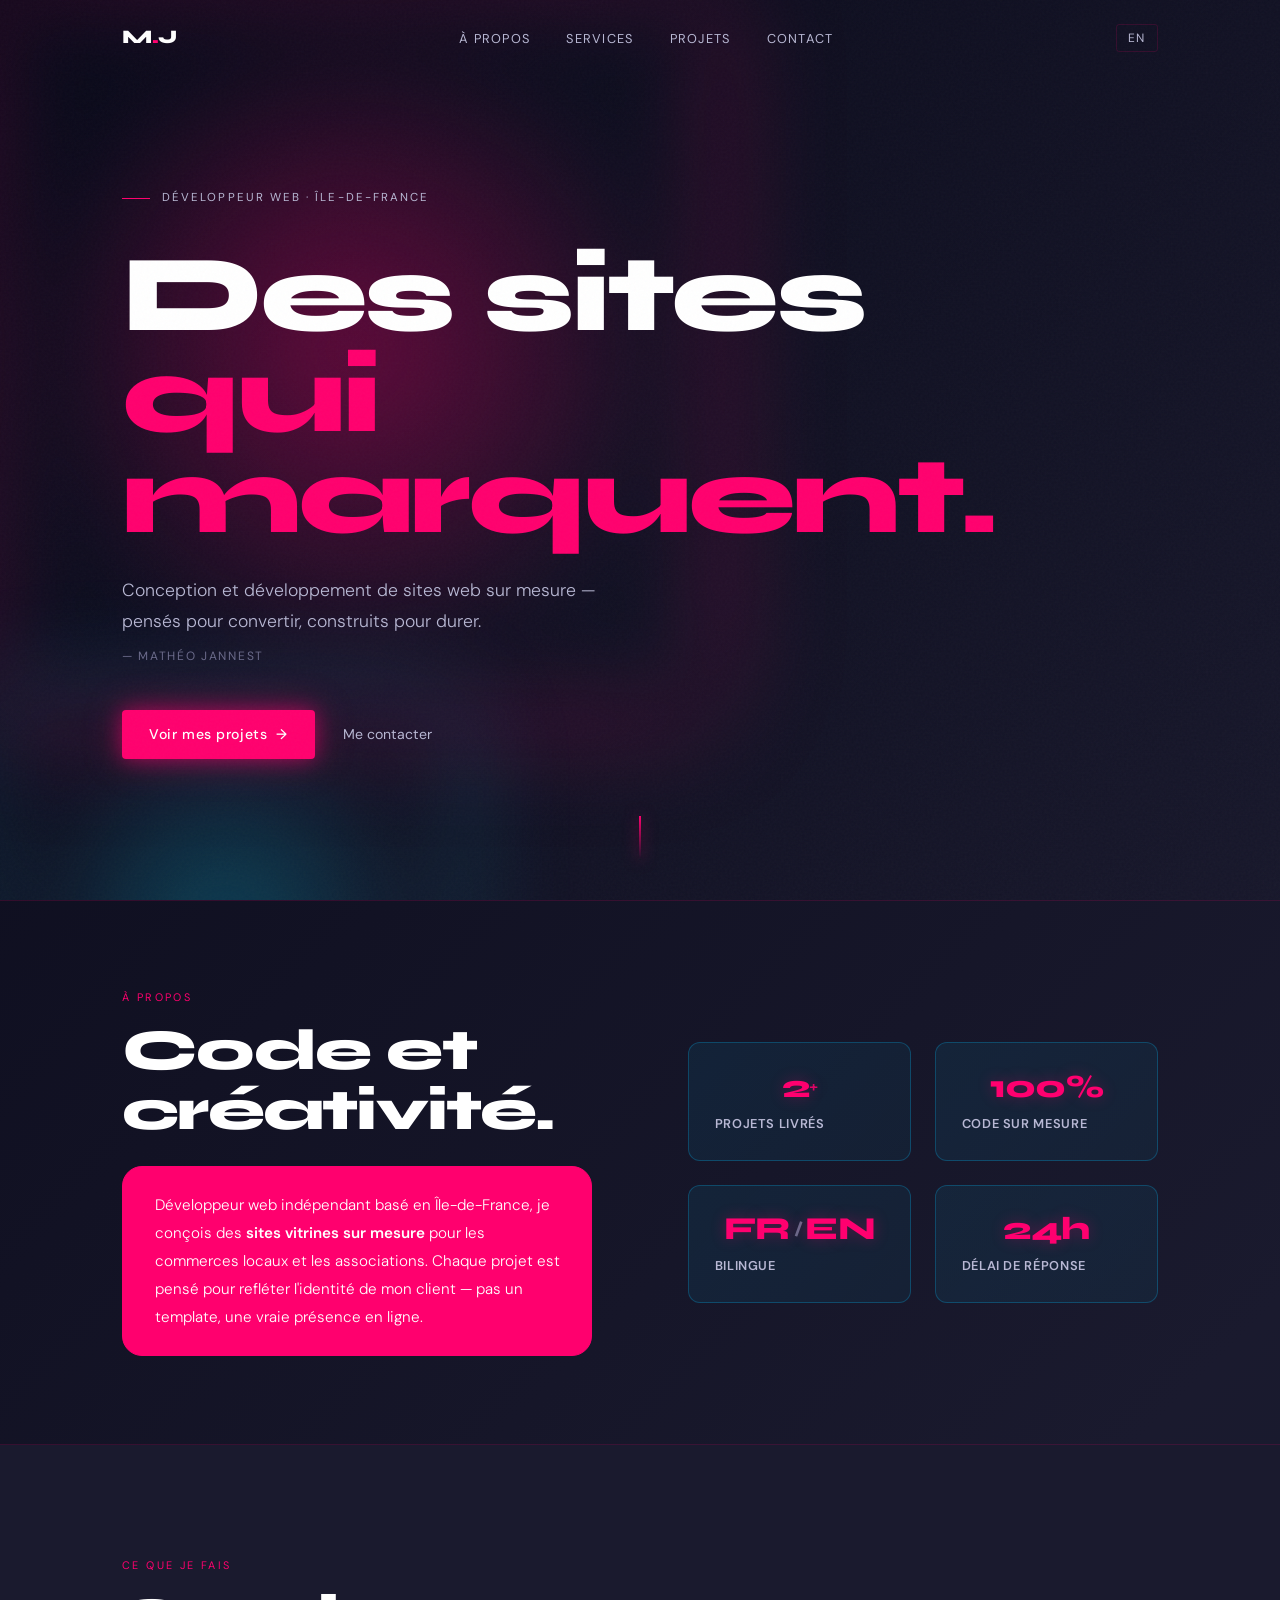
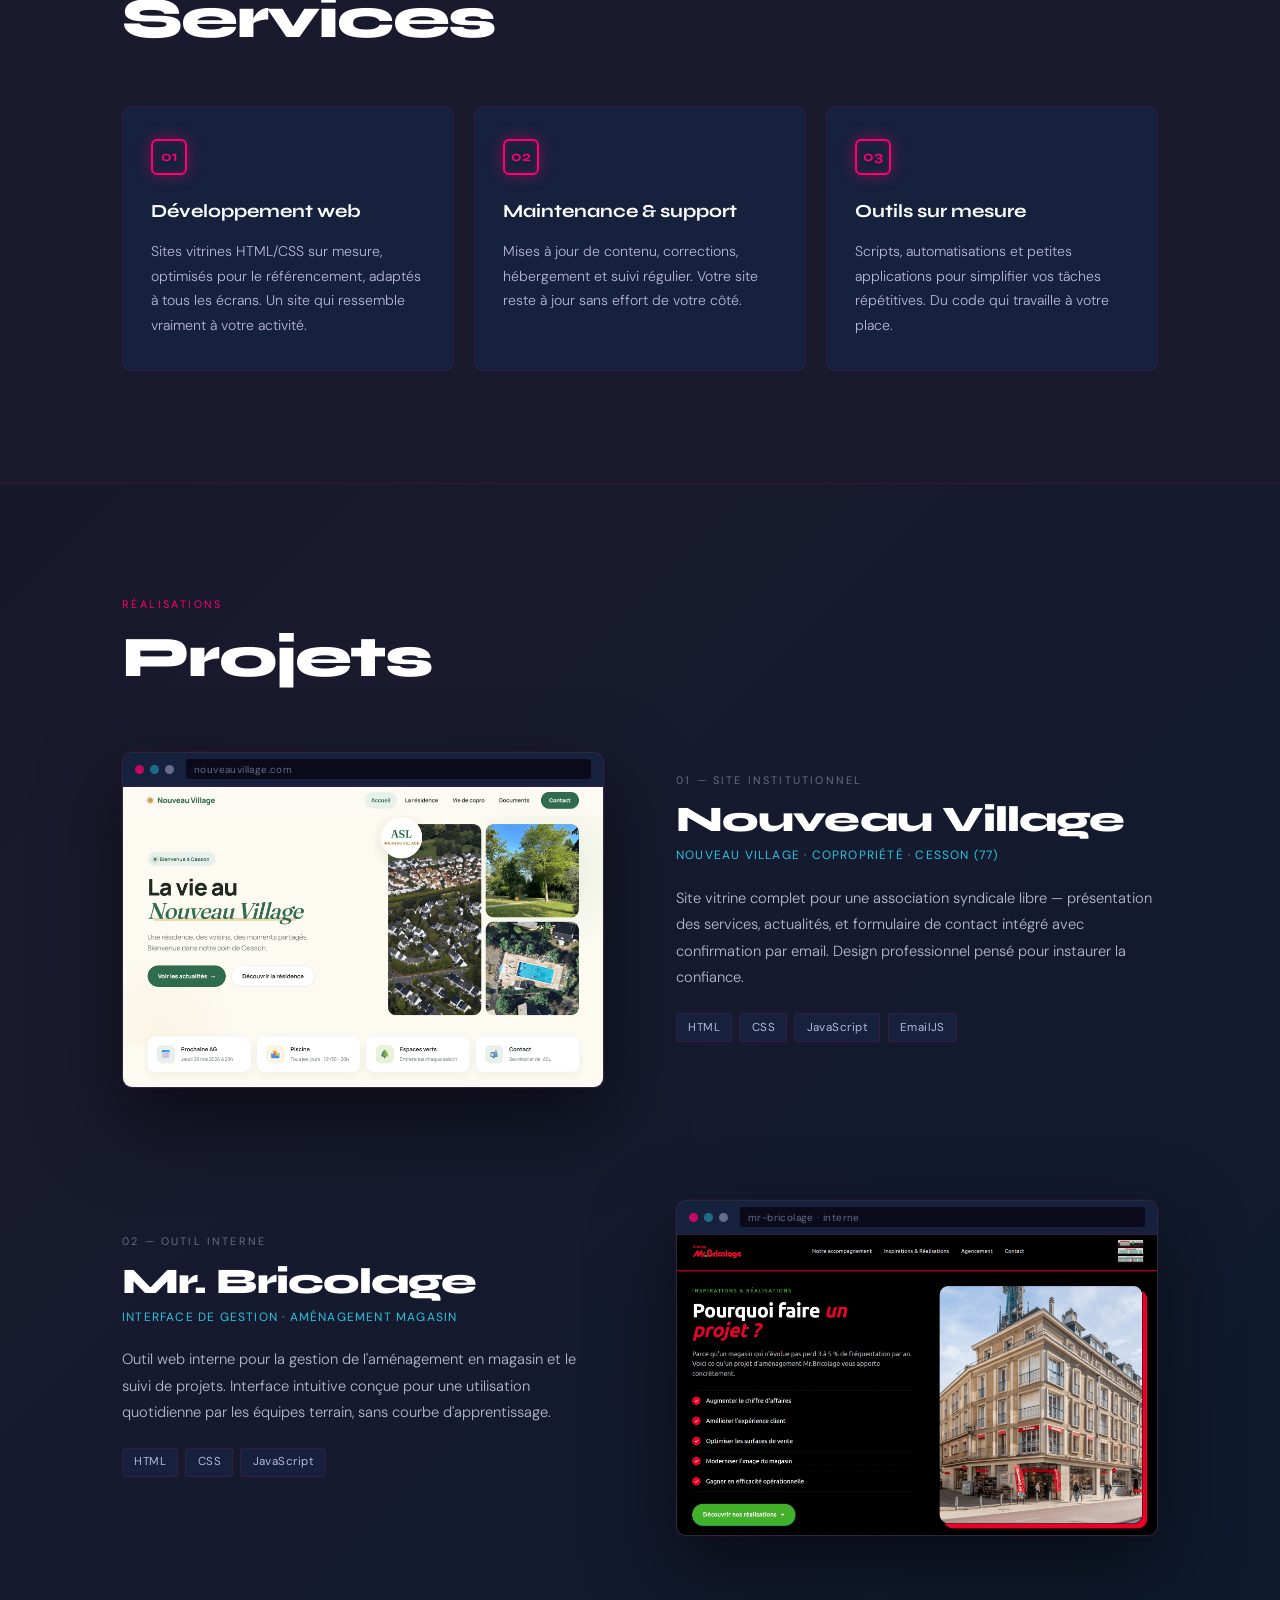
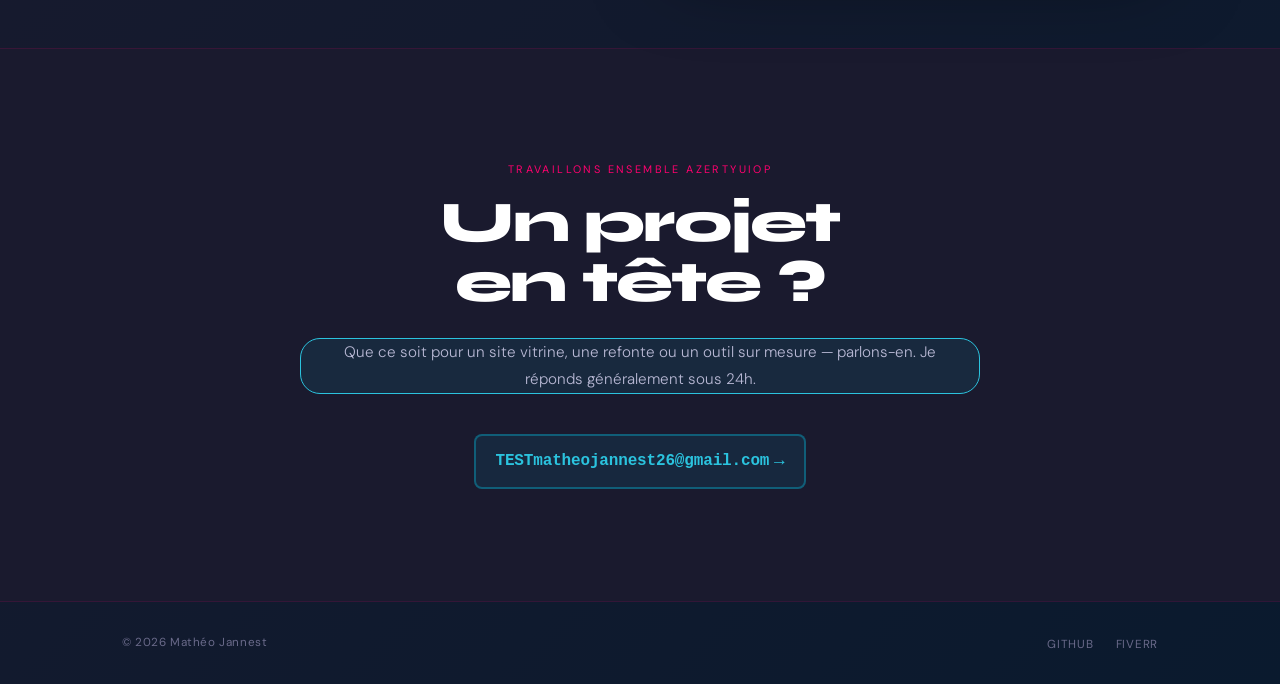
==== commit e2f2044e: "TEST 2" ====
--- a/index.html
+++ b/index.html
@@ -200,7 +200,7 @@
 <section id="contact">
   <div class="container">
     <div class="contact-inner">
-      <p class="s-label" data-i18n="ct_label">Travaillons ensemble</p>
+      <p class="s-label" data-i18n="ct_label">Travaillons ensemble AZERTYUIOP</p>
       <h2 class="s-title reveal" data-i18n="ct_title">Un projet<br>en tête ?</h2>
       <p class="contact-p reveal d1" data-i18n="ct_p">Que ce soit pour un site vitrine, une refonte ou un outil sur mesure — parlons-en. Je réponds généralement sous 24h.</p>
       <a href="mailto:matheojannest26@gmail.com" class="contact-mailto reveal d2">
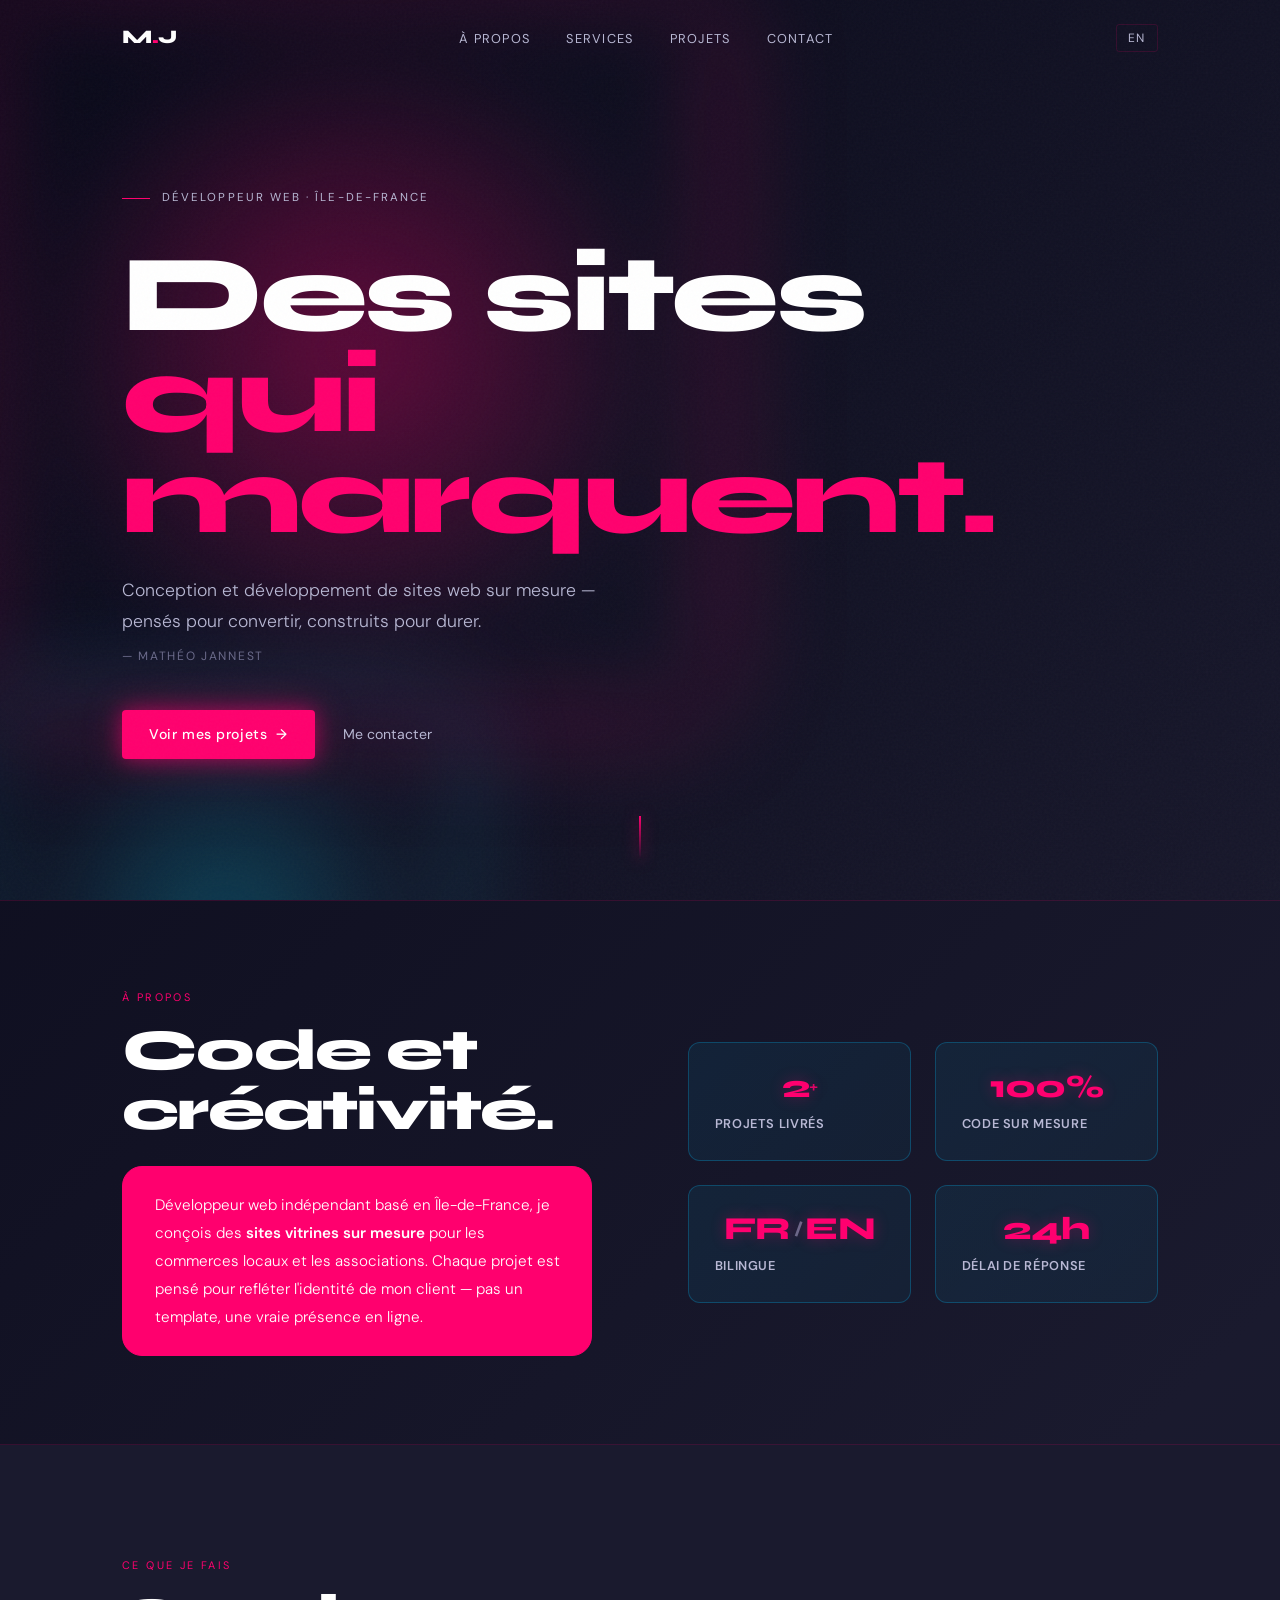
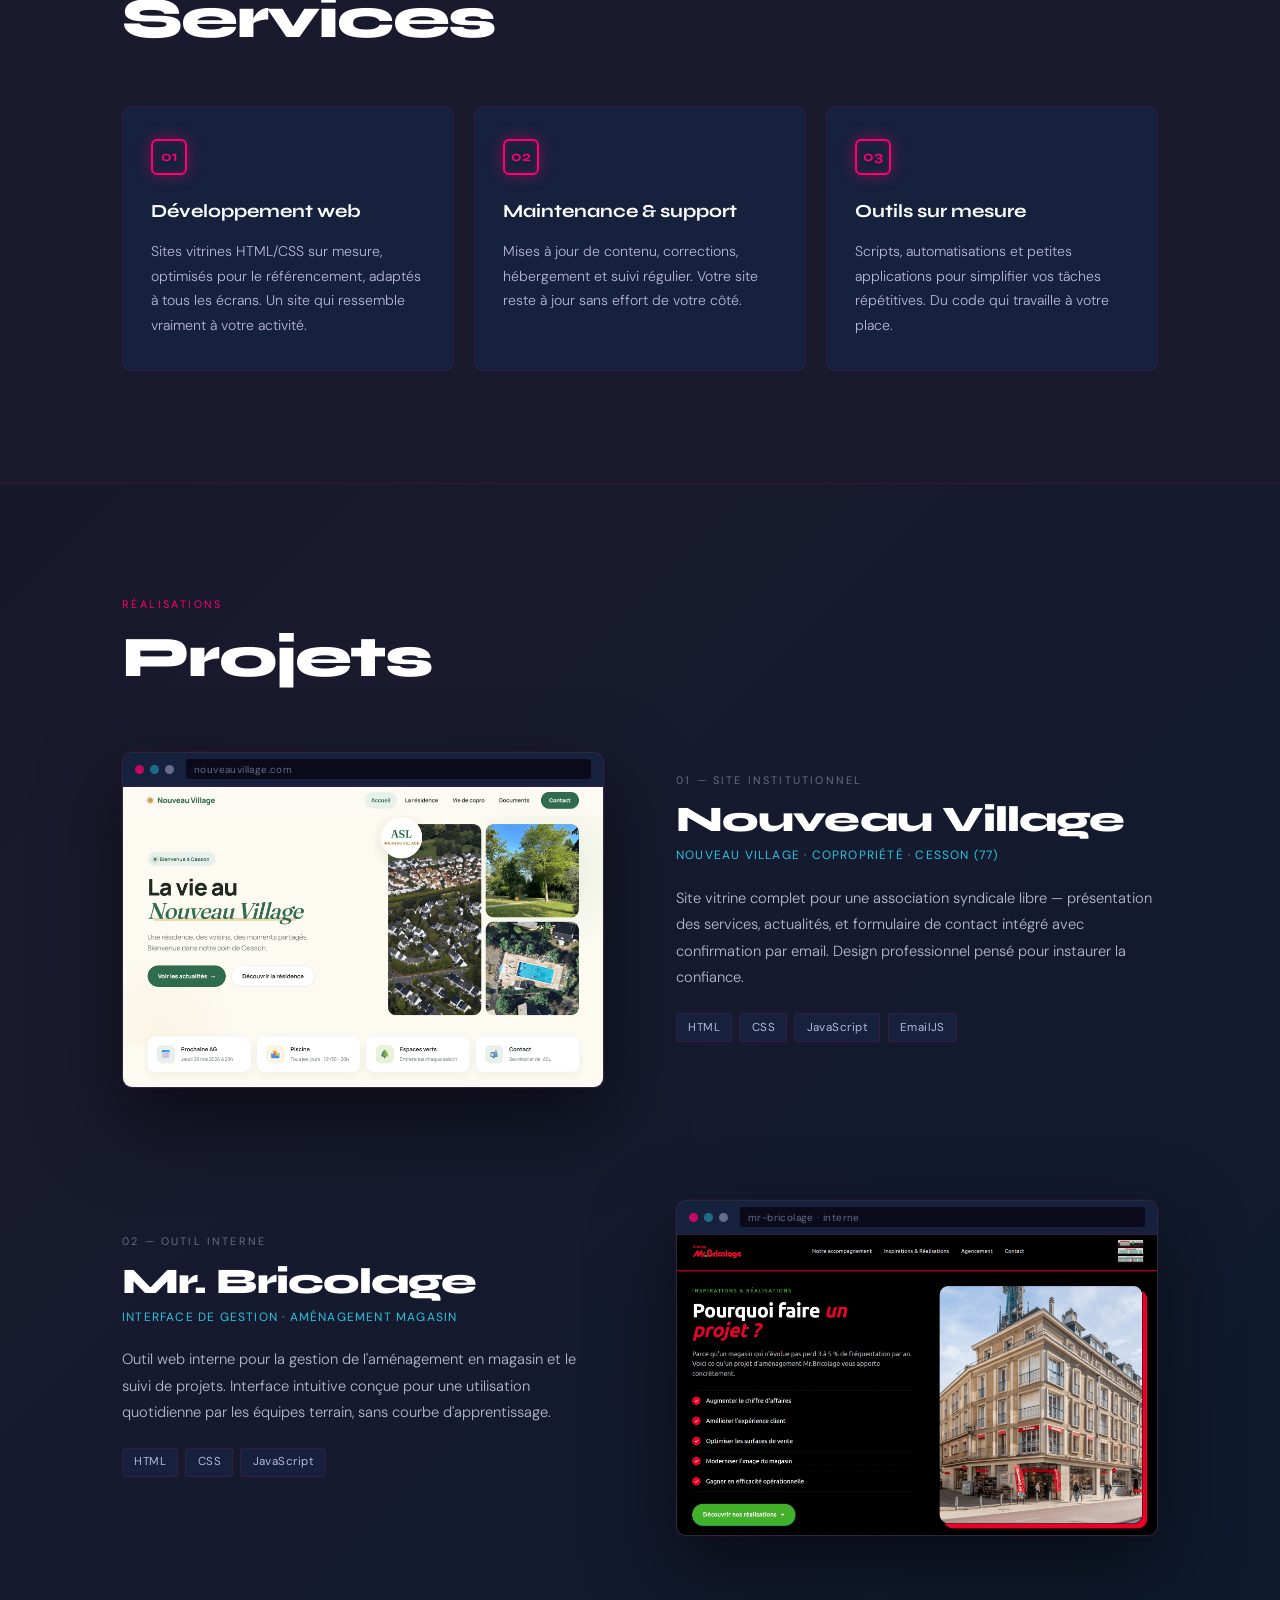
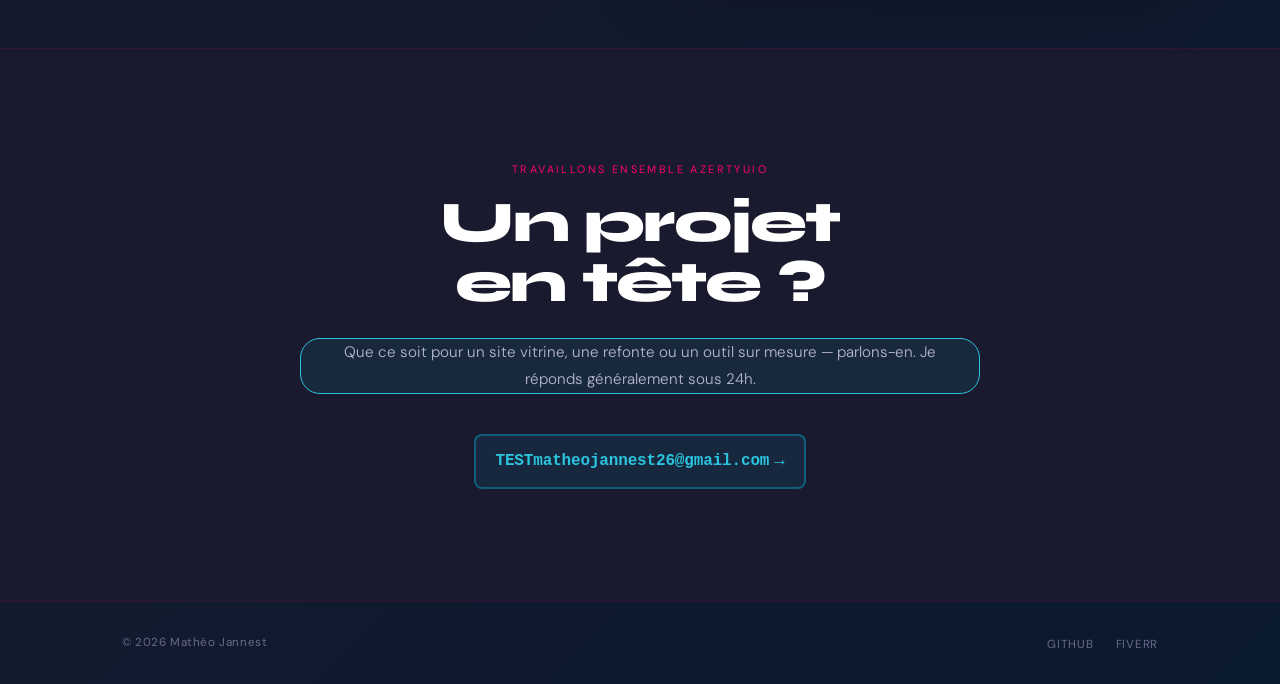
==== commit 4852cb93: "TEST aze" ====
--- a/index.html
+++ b/index.html
@@ -200,7 +200,7 @@
 <section id="contact">
   <div class="container">
     <div class="contact-inner">
-      <p class="s-label" data-i18n="ct_label">Travaillons ensemble AZERTYUIOP</p>
+      <p class="s-label" data-i18n="ct_label">Travaillons ensemble AZERTYUIO</p>
       <h2 class="s-title reveal" data-i18n="ct_title">Un projet<br>en tête ?</h2>
       <p class="contact-p reveal d1" data-i18n="ct_p">Que ce soit pour un site vitrine, une refonte ou un outil sur mesure — parlons-en. Je réponds généralement sous 24h.</p>
       <a href="mailto:matheojannest26@gmail.com" class="contact-mailto reveal d2">
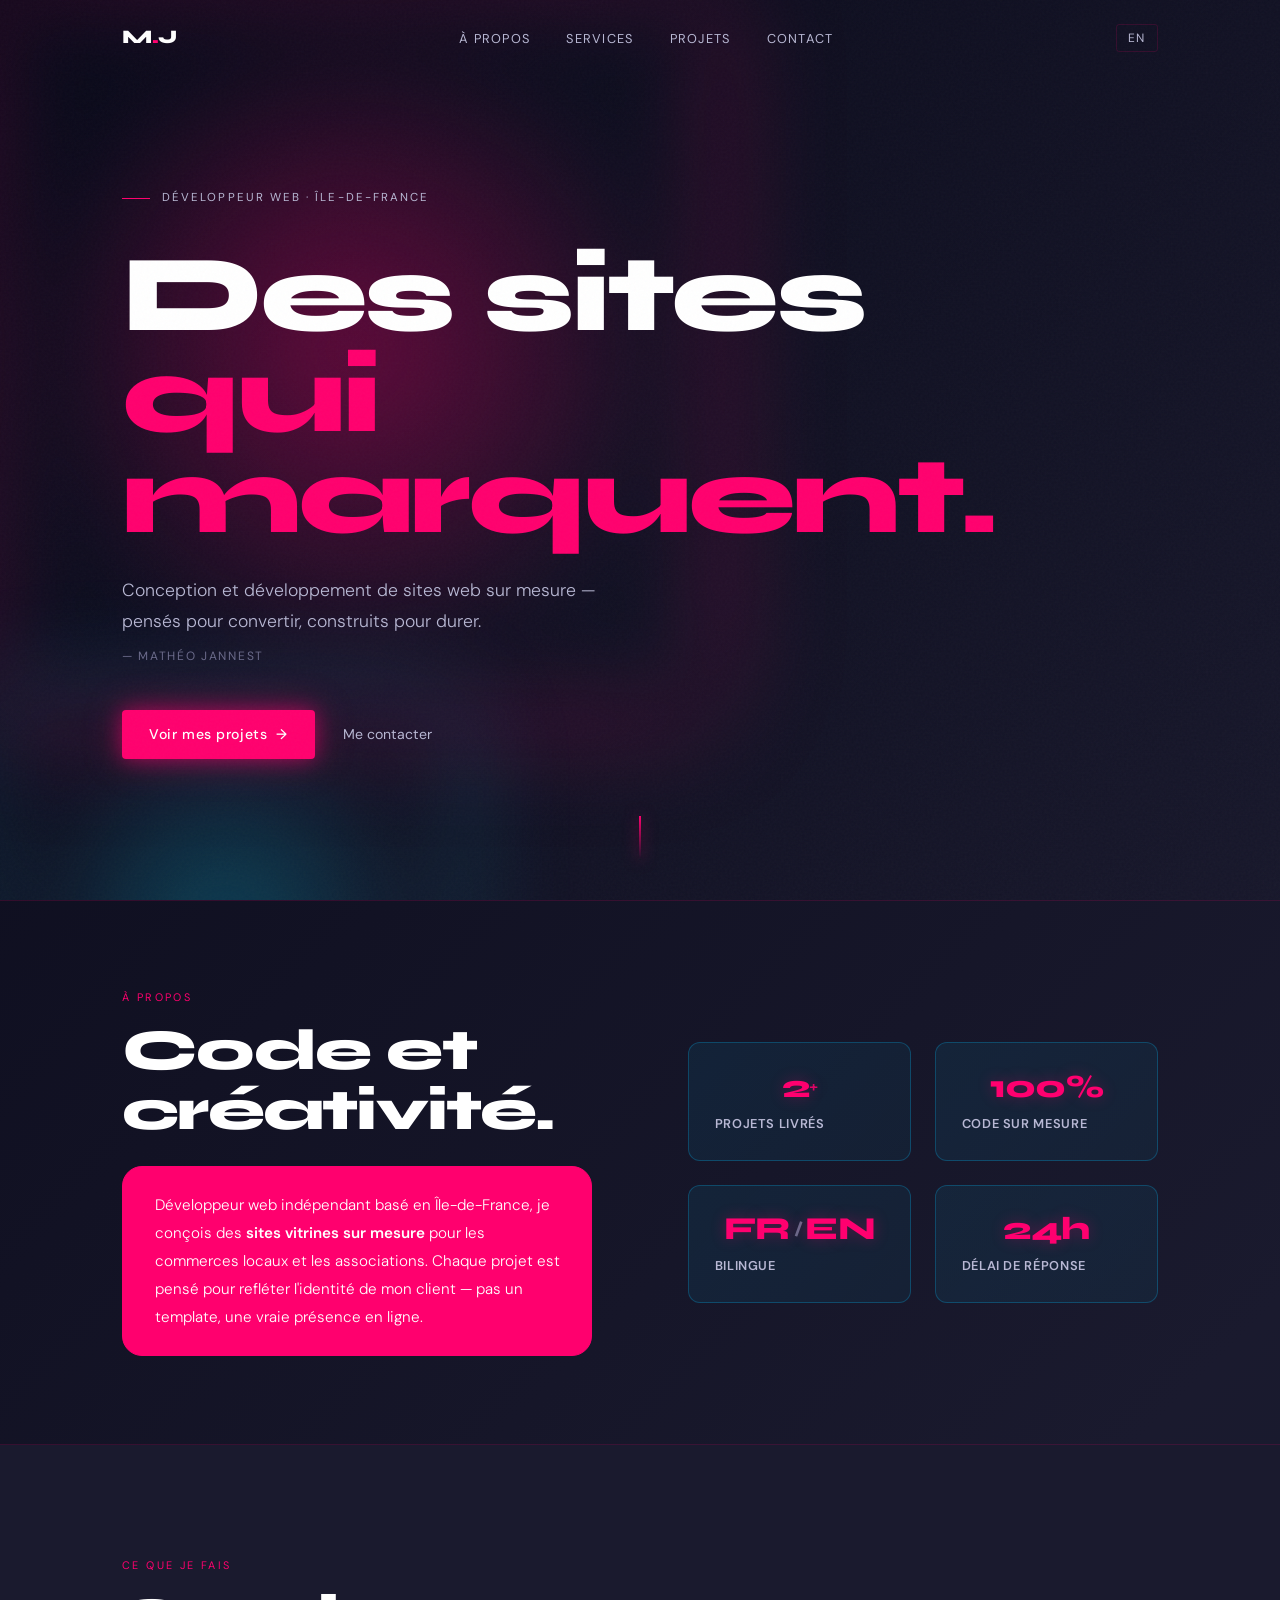
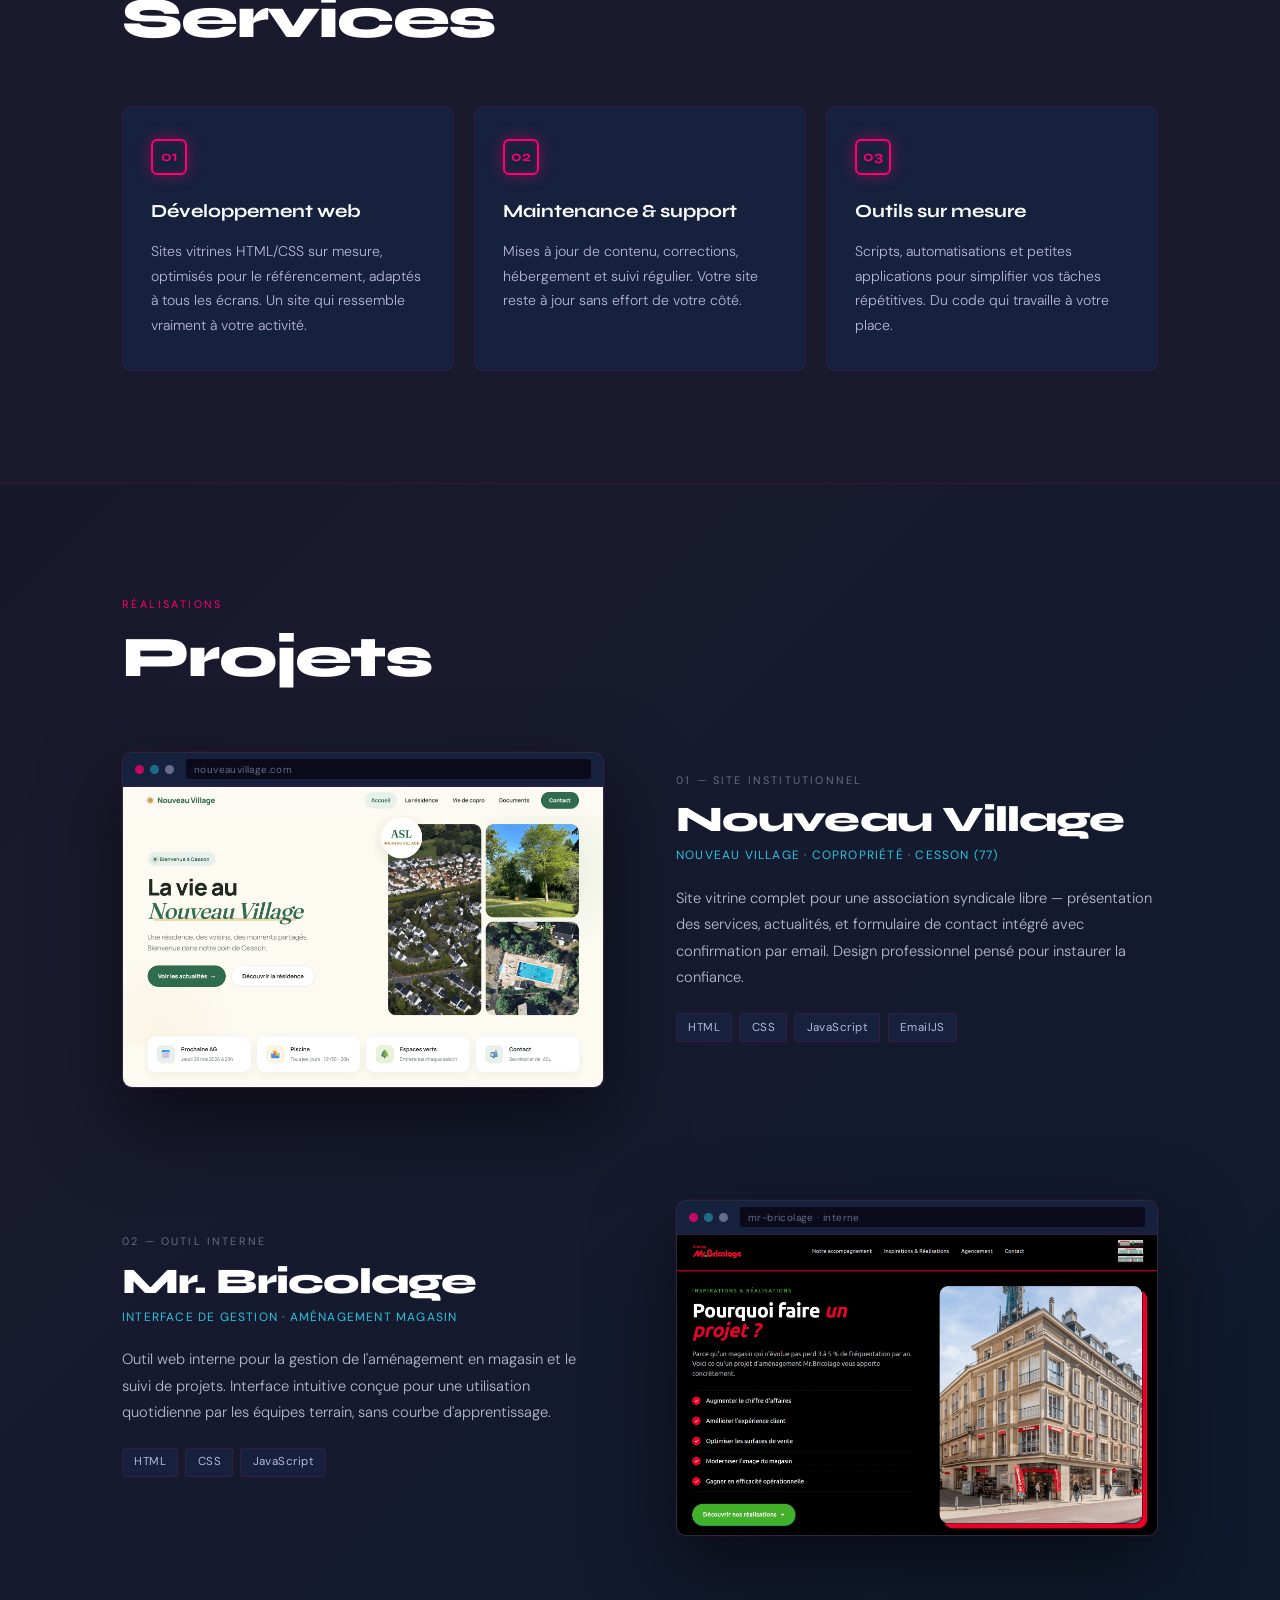
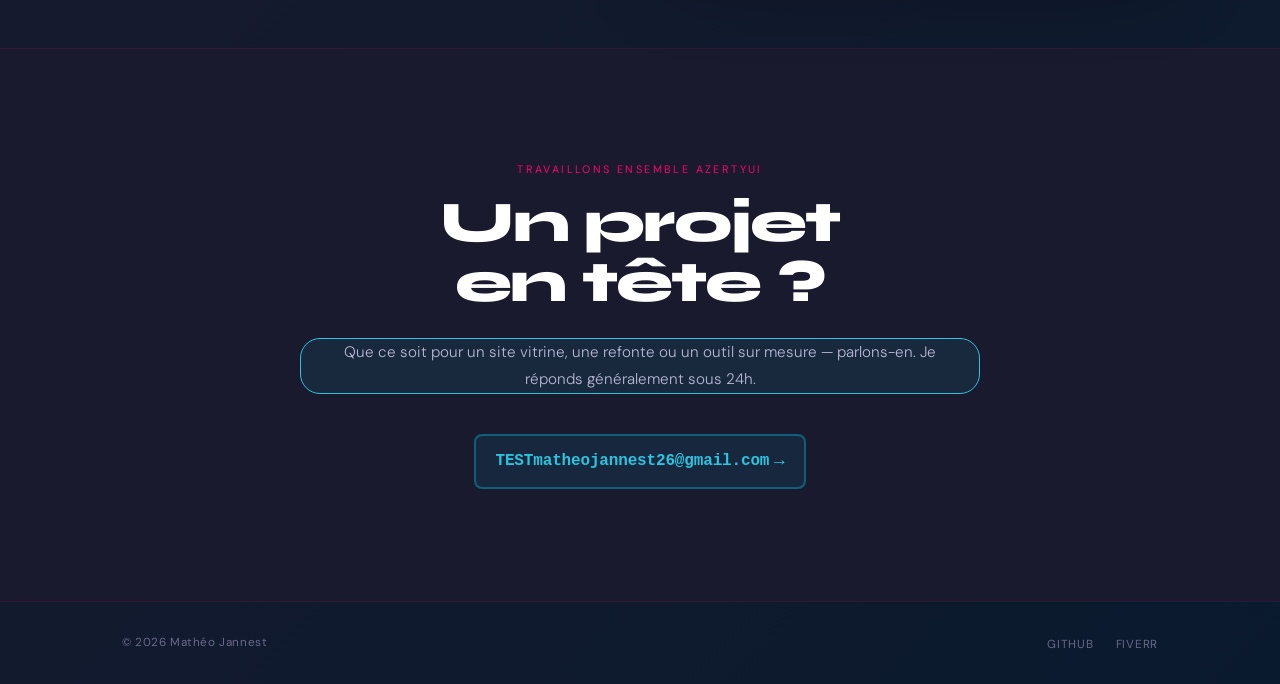
==== commit 7bdf608b: "test 7" ====
--- a/index.html
+++ b/index.html
@@ -200,7 +200,7 @@
 <section id="contact">
   <div class="container">
     <div class="contact-inner">
-      <p class="s-label" data-i18n="ct_label">Travaillons ensemble AZERTYUIO</p>
+      <p class="s-label" data-i18n="ct_label">Travaillons ensemble AZERTYUI</p>
       <h2 class="s-title reveal" data-i18n="ct_title">Un projet<br>en tête ?</h2>
       <p class="contact-p reveal d1" data-i18n="ct_p">Que ce soit pour un site vitrine, une refonte ou un outil sur mesure — parlons-en. Je réponds généralement sous 24h.</p>
       <a href="mailto:matheojannest26@gmail.com" class="contact-mailto reveal d2">
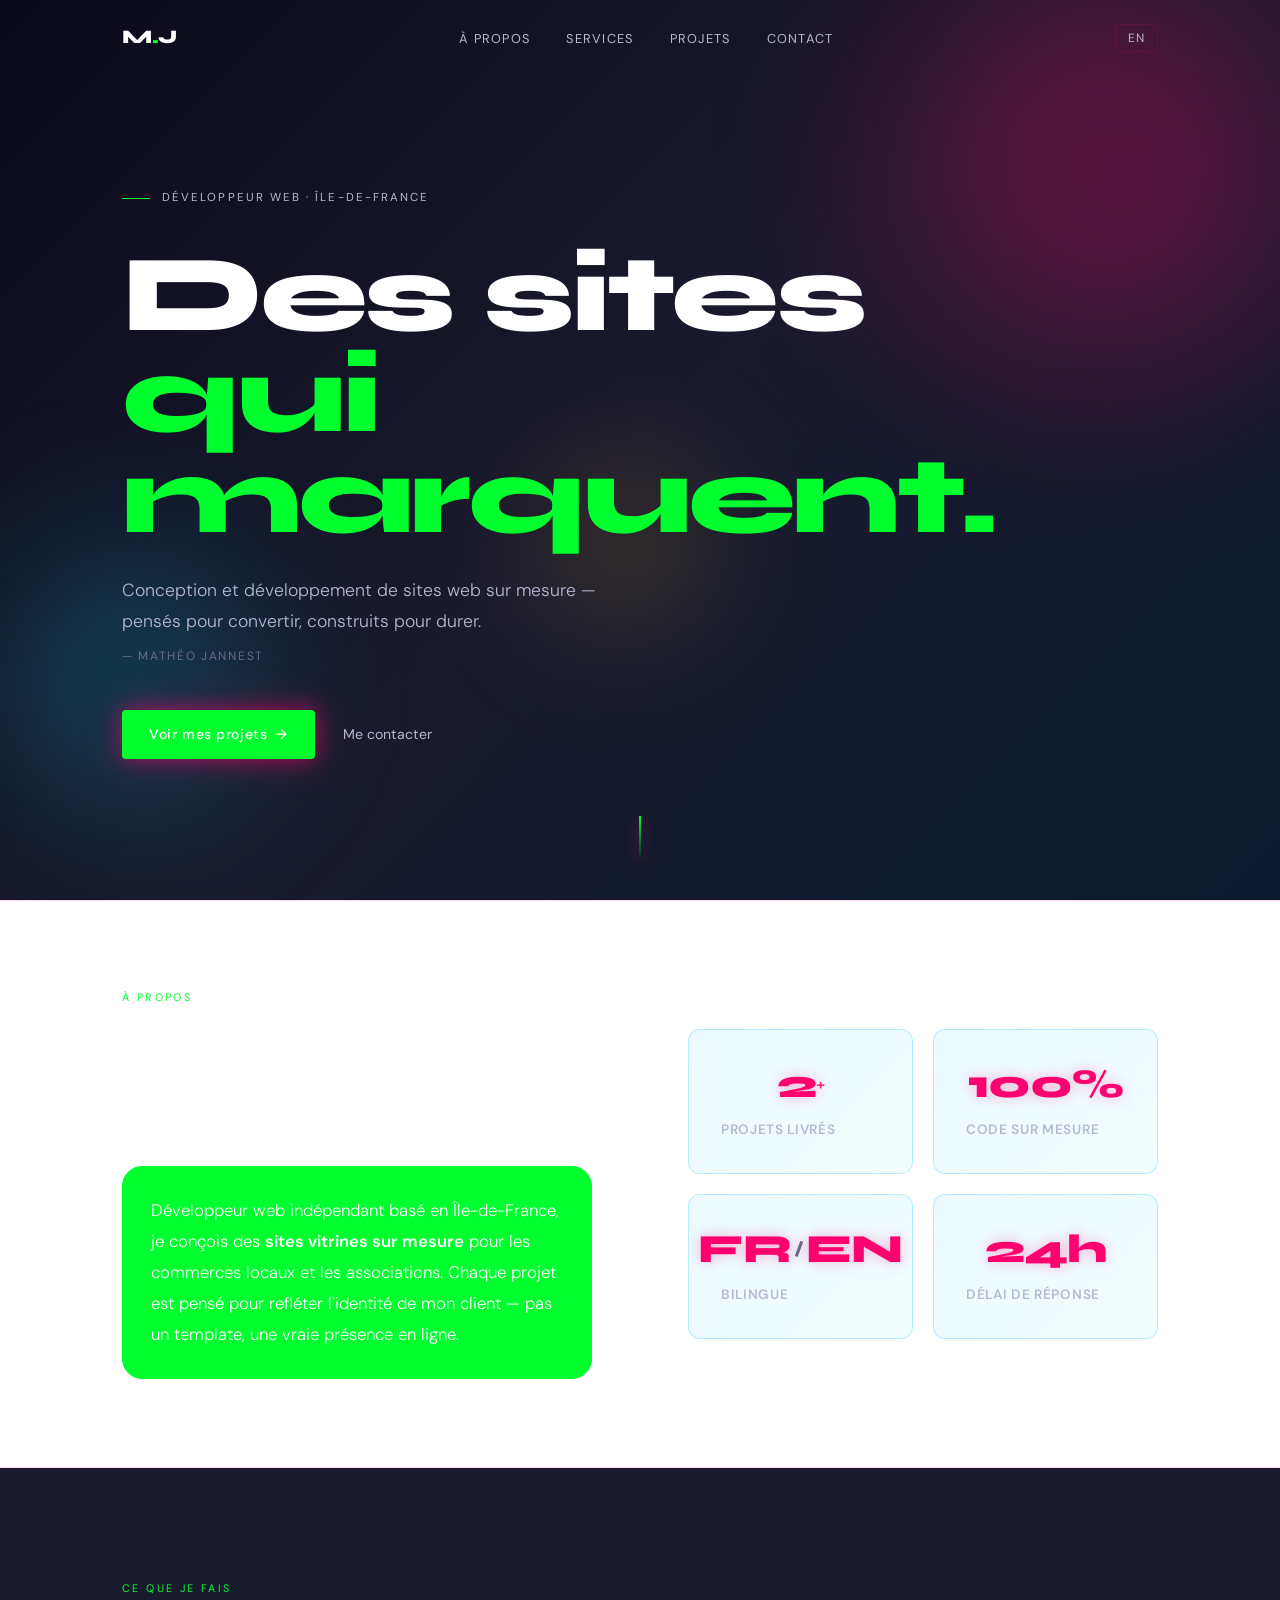
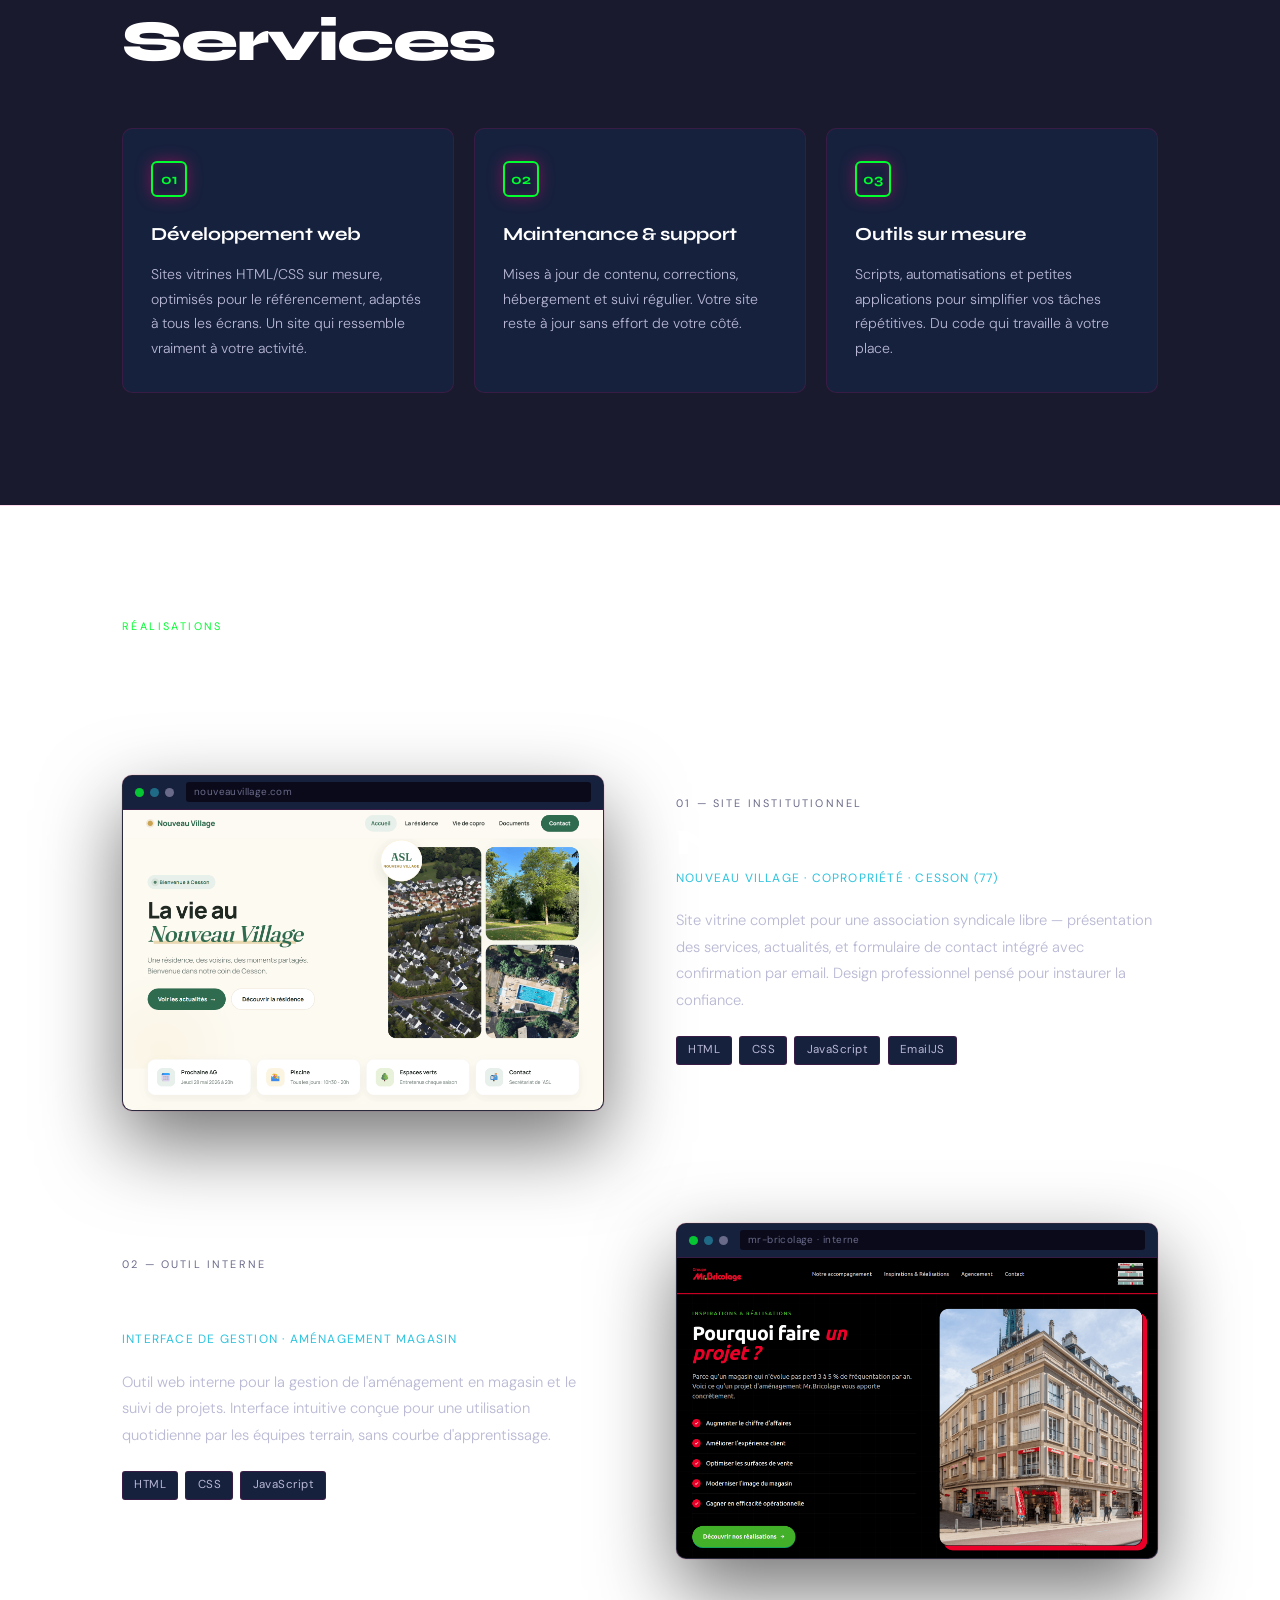
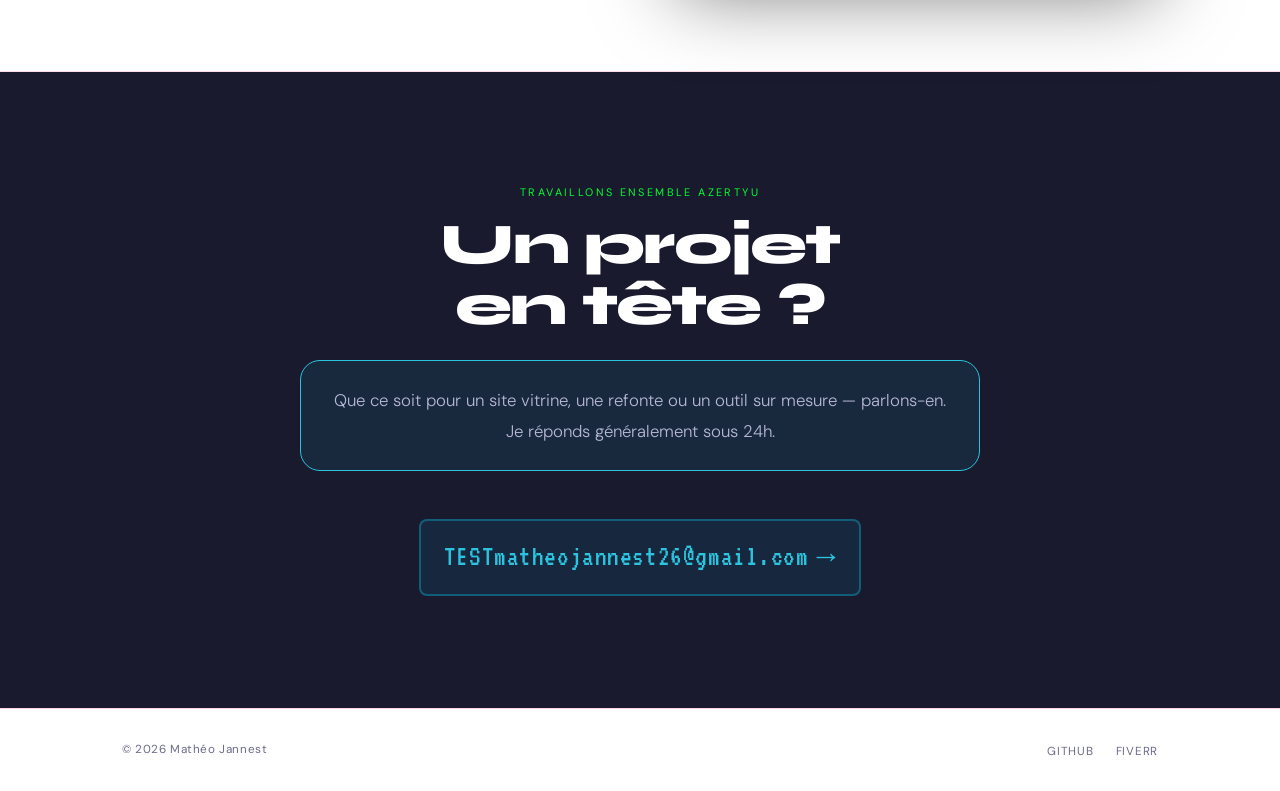
==== commit 61be486e: "AZER" ====
--- a/index.html
+++ b/index.html
@@ -200,7 +200,7 @@
 <section id="contact">
   <div class="container">
     <div class="contact-inner">
-      <p class="s-label" data-i18n="ct_label">Travaillons ensemble AZERTYUI</p>
+      <p class="s-label" data-i18n="ct_label">Travaillons ensemble AZERTYU</p>
       <h2 class="s-title reveal" data-i18n="ct_title">Un projet<br>en tête ?</h2>
       <p class="contact-p reveal d1" data-i18n="ct_p">Que ce soit pour un site vitrine, une refonte ou un outil sur mesure — parlons-en. Je réponds généralement sous 24h.</p>
       <a href="mailto:matheojannest26@gmail.com" class="contact-mailto reveal d2">
--- a/style.css
+++ b/style.css
@@ -5,7 +5,7 @@
   --bg:       #0a0a1a;
   --bg-2:     #1a1a2e;
   --bg-3:     #16213e;
-  --accent:   #ff006e;
+  --accent:   #00ff2f;
   --accent-2: #2bc3de;
   --accent-3: #ffbe0b;
   --accent-4: #fb5607;
@@ -14,31 +14,18 @@
   --text-3:   #6a6a8a;
   --border:   rgba(255, 0, 110, 0.15);
   --glow:     rgba(255, 0, 110, 0.4);
-  --fd: 'Syne', sans-serif;
-  --fb: 'DM Sans', sans-serif;
   --fd: 'Syne', 'Arial Black', sans-serif;
   --fb: 'DM Sans', -apple-system, BlinkMacSystemFont, 'Segoe UI', sans-serif;
 }
 
 body {
-  background: var(--bg);
   color: var(--text);
   font-family: var(--fb);
   font-size: 16px;
   line-height: 1.6;
   overflow-x: hidden;
   background: linear-gradient(135deg, #0a0a1a 0%, #1a1a2e 50%, #0a1a2e 100%);
-}
-
-/* Grain overlay */
-body::after {
-  content: '';
-  position: fixed;
-  inset: 0;
-  background-image: url("data:image/svg+xml,%3Csvg viewBox='0 0 512 512' xmlns='http://www.w3.org/2000/svg'%3E%3Cfilter id='n'%3E%3CfeTurbulence type='fractalNoise' baseFrequency='0.75' numOctaves='4' stitchTiles='stitch'/%3E%3C/filter%3E%3Crect width='100%25' height='100%25' filter='url(%23n)'/%3E%3C/svg%3E");
-  opacity: 0.03;
-  pointer-events: none;
-  z-index: 9998;
+  background-attachment: fixed;
 }
 
 h1, h2, h3 { font-family: var(--fd); line-height: 1.1; }
@@ -55,10 +42,9 @@
   border-bottom: 1px solid transparent;
 }
 nav.scrolled {
-  background: rgba(11,9,6,0.88);
+  background: rgba(10, 10, 26, 0.9);
   border-bottom-color: var(--border);
 }
-
 .nav-inner { display: flex; align-items: center; justify-content: space-between; }
 .nav-logo {
   font-family: var(--fd);
@@ -103,55 +89,44 @@
 
 .blob-wrap { position: absolute; inset: 0; pointer-events: none; overflow: hidden; }
 .blob {
-  animation: none;
-  filter: blur(40px);
-  will-change: auto;
+  position: absolute;
+  border-radius: 50%;
+  filter: blur(60px);
+  will-change: transform;
   transform: translateZ(0);
 }
 .blob-1 {
   width: 700px; height: 700px;
   background: radial-gradient(circle, rgba(255, 0, 110, 0.35) 0%, transparent 65%);
   top: -180px; right: -180px;
-  animation: b1 20s ease-in-out infinite;
-  filter: blur(40px);
-  box-shadow: 0 0 80px rgba(255, 0, 110, 0.5);
+  animation: b1 22s ease-in-out infinite;
 }
 .blob-2 {
   width: 450px; height: 450px;
   background: radial-gradient(circle, rgba(0, 217, 255, 0.25) 0%, transparent 65%);
   bottom: 0; left: -100px;
-  animation: b2 25s ease-in-out infinite;
-  filter: blur(40px);
-  box-shadow: 0 0 60px rgba(0, 217, 255, 0.4);
+  animation: b2 26s ease-in-out infinite;
 }
 .blob-3 {
   width: 280px; height: 280px;
   background: radial-gradient(circle, rgba(255, 190, 11, 0.20) 0%, transparent 65%);
   top: 45%; left: 38%;
-  animation: b3 18s ease-in-out infinite;
-  filter: blur(40px);
-  box-shadow: 0 0 50px rgba(255, 190, 11, 0.3);
-}
+  animation: b3 19s ease-in-out infinite;
+}
+/* Animations GPU-only : transform uniquement (jamais border-radius/box-shadow) */
 @keyframes b1 {
-  0%,100% { transform: translate(0,0) scale(1); border-radius: 60% 40% 30% 70% / 60% 30% 70% 40%; }
-  33%      { transform: translate(-50px,70px) scale(1.05); border-radius: 30% 60% 70% 40% / 50% 60% 30% 60%; }
-  66%      { transform: translate(30px,-40px) scale(0.97); border-radius: 50% 30% 50% 70% / 30% 70% 50% 40%; }
+  0%,100% { transform: translate3d(0,0,0) scale(1); }
+  33%     { transform: translate3d(-50px,70px,0) scale(1.05); }
+  66%     { transform: translate3d(30px,-40px,0) scale(0.97); }
 }
 @keyframes b2 {
-  0%,100% { transform: translate(0,0) scale(1); }
-  40%      { transform: translate(40px,-50px) scale(0.95); }
-  70%      { transform: translate(-20px,30px) scale(1.04); }
+  0%,100% { transform: translate3d(0,0,0) scale(1); }
+  40%     { transform: translate3d(40px,-50px,0) scale(0.95); }
+  70%     { transform: translate3d(-20px,30px,0) scale(1.04); }
 }
 @keyframes b3 {
-  0%,100% { transform: translate(0,0); }
-  50%      { transform: translate(50px,-35px); }
-}
-
-.blob {
-  animation: none;
-  filter: blur(40px);
-  will-change: auto;  /* Important ! */
-  transform: translateZ(0);
+  0%,100% { transform: translate3d(0,0,0); }
+  50%     { transform: translate3d(50px,-35px,0); }
 }
 
 .hero-eyebrow {
@@ -221,8 +196,8 @@
   transition: background 0.2s, transform 0.15s, box-shadow 0.2s;
   box-shadow: 0 0 20px rgba(255, 0, 110, 0.5), 0 0 40px rgba(255, 0, 110, 0.3);
 }
-.btn-fill:hover { 
-  background: #ff3385; 
+.btn-fill:hover {
+  background: #ff3385;
   transform: translateY(-2px);
   box-shadow: 0 0 30px rgba(255, 0, 110, 0.8), 0 0 60px rgba(255, 0, 110, 0.5);
 }
@@ -288,7 +263,7 @@
 }
 .about-text {
   font-size: 1.05rem;
-  color: white;
+  color: #fff;
   line-height: 1.85;
   font-weight: 300;
   background: rgba(255, 0, 110, 0.92);
@@ -296,20 +271,13 @@
   border-radius: 20px;
   padding: 1.75rem;
   position: relative;
-  transition: all 0.3s cubic-bezier(0.4, 0, 0.2, 1);
-  box-shadow: none;
-}
-
+  transition: transform 0.3s cubic-bezier(0.4, 0, 0.2, 1), box-shadow 0.3s cubic-bezier(0.4, 0, 0.2, 1);
+}
 .about-text.visible:hover {
   transform: translate(-3px, -3px);
   box-shadow: 9px 9px 0 rgba(255, 0, 110, 0.35);
 }
-
-.about-text strong { 
-  color: white; 
-  font-weight: 600; 
-}
-
+.about-text strong { color: #fff; font-weight: 600; }
 
 .about-stats {
   display: grid;
@@ -321,13 +289,12 @@
   border: 1.5px solid rgba(0, 191, 255, 0.25);
   border-radius: 12px;
   padding: 2rem;
-  transition: all 0.3s cubic-bezier(0.22, 1, 0.36, 1);
+  transition: transform 0.3s cubic-bezier(0.22, 1, 0.36, 1), border-color 0.3s, background 0.3s, box-shadow 0.3s;
   position: relative;
   overflow: hidden;
   display: flex;
   flex-direction: column;
 }
-
 .stat::before {
   content: '';
   position: absolute;
@@ -338,36 +305,18 @@
   pointer-events: none;
   border-radius: 12px;
 }
-
 .stat:hover {
   border-color: rgba(255, 0, 110, 0.5);
   background: linear-gradient(135deg, rgba(255, 0, 110, 0.15), rgba(0, 217, 255, 0.1));
   box-shadow: 0 0 25px rgba(255, 0, 110, 0.2), 0 0 40px rgba(0, 217, 255, 0.1);
   transform: translateY(-6px);
 }
-
-.stat:hover::before {
-  opacity: 1;
-}
-
-/* Force le même style pour TOUTES les cartes */
-.stat.reveal {
-  opacity: 1;
-  transform: none;
-}
-
-.stat.reveal.d1,
-.stat.reveal.d2,
-.stat.reveal.d3 {
-  opacity: 1;
-  transform: none;
-}
-
+.stat:hover::before { opacity: 1; }
 .stat-n {
   font-family: var(--fd);
-  font-weight: 770;
+  font-weight: 800;
   font-size: 2.5rem;
-  color:#ff006f ;
+  color: #ff006f;
   line-height: 1.1;
   margin-bottom: 0.8rem;
   letter-spacing: -0.02em;
@@ -376,17 +325,15 @@
   align-items: center;
   justify-content: center;
 }
-
-.stat-n sub { 
-  font-size: 1.1rem; 
+.stat-n sub {
+  font-size: 1.1rem;
   vertical-align: baseline;
   opacity: 0.85;
   font-weight: 600;
 }
-
-.stat-l { 
-  font-size: 0.85rem; 
-  color: var(--text-2); 
+.stat-l {
+  font-size: 0.85rem;
+  color: var(--text-2);
   letter-spacing: 0.05em;
   text-transform: uppercase;
   font-weight: 600;
@@ -420,7 +367,7 @@
   transition: transform 0.35s ease;
 }
 .svc-card:hover::after { transform: scaleX(1); }
-.svc-card:hover { 
+.svc-card:hover {
   border-color: rgba(255, 0, 110, 0.5);
   transform: translateY(-8px);
   box-shadow: 0 10px 40px rgba(255, 0, 110, 0.25), 0 0 30px rgba(0, 217, 255, 0.1);
@@ -476,10 +423,84 @@
   cursor: pointer;
   transition: transform 0.3s cubic-bezier(0.4,0,0.2,1), box-shadow 0.3s ease;
 }
-
 .browser:hover {
   transform: translateY(-4px);
   box-shadow: 0 40px 90px rgba(0,0,0,0.65), 0 0 0 1px var(--accent);
+}
+.bbar {
+  height: 34px;
+  background: var(--bg-3);
+  display: flex;
+  align-items: center;
+  padding: 0 12px;
+  gap: 6px;
+  border-bottom: 1px solid var(--border);
+}
+.dot { width: 9px; height: 9px; border-radius: 50%; }
+.d1 { background: var(--accent); opacity: 0.75; }
+.d2 { background: var(--accent-2); opacity: 0.45; }
+.d3 { background: var(--text-3); }
+.burl {
+  flex: 1;
+  height: 20px;
+  background: var(--bg);
+  border-radius: 3px;
+  margin-left: 6px;
+  display: flex;
+  align-items: center;
+  padding: 0 8px;
+}
+.burl span { font-size: 0.62rem; color: var(--text-3); letter-spacing: 0.04em; }
+.bscreen {
+  aspect-ratio: 16/10;
+  position: relative;
+  overflow: hidden;
+}
+.project-screenshot {
+  width: 100%;
+  height: 100%;
+  object-fit: cover;
+  display: block;
+}
+
+.pi .project-num {
+  font-size: 0.68rem;
+  letter-spacing: 0.2em;
+  color: var(--text-3);
+  text-transform: uppercase;
+  margin-bottom: 0.7rem;
+}
+.pi h3 {
+  font-family: var(--fd);
+  font-weight: 800;
+  font-size: clamp(1.75rem, 3vw, 2.25rem);
+  letter-spacing: -0.025em;
+  color: var(--text);
+  margin-bottom: 0.4rem;
+}
+.pi .ptype {
+  font-size: 0.75rem;
+  color: var(--accent-2);
+  letter-spacing: 0.1em;
+  text-transform: uppercase;
+  margin-bottom: 1.2rem;
+}
+.pi .pdesc {
+  font-size: 0.92rem;
+  color: var(--text-2);
+  line-height: 1.8;
+  font-weight: 300;
+  margin-bottom: 1.4rem;
+}
+.tags { display: flex; flex-wrap: wrap; gap: 0.45rem; margin-bottom: 1.6rem; }
+.tag {
+  font-size: 0.72rem;
+  color: var(--text-2);
+  background: var(--bg-3);
+  border: 1px solid var(--border);
+  padding: 0.28rem 0.7rem;
+  border-radius: 3px;
+  letter-spacing: 0.04em;
 }
 
 /* ── LIGHTBOX ── */
@@ -494,12 +515,10 @@
   pointer-events: none;
   transition: background 0.4s ease;
 }
-
 .lightbox-overlay.active {
   background: rgba(0,0,0,0.88);
   pointer-events: all;
 }
-
 .lightbox-inner {
   width: 80vw;
   max-width: 1000px;
@@ -511,12 +530,10 @@
   opacity: 0;
   transition: transform 0.45s cubic-bezier(0.22,1,0.36,1), opacity 0.35s ease;
 }
-
 .lightbox-overlay.active .lightbox-inner {
   transform: scale(1) translateY(0);
   opacity: 1;
 }
-
 .lightbox-bar {
   height: 34px;
   background: var(--bg-3);
@@ -526,7 +543,6 @@
   gap: 6px;
   border-bottom: 1px solid var(--border);
 }
-
 .lightbox-url {
   flex: 1;
   height: 20px;
@@ -537,9 +553,7 @@
   align-items: center;
   padding: 0 8px;
 }
-
 .lightbox-url span { font-size: 0.62rem; color: var(--text-3); letter-spacing: 0.04em; }
-
 .lightbox-close {
   position: absolute;
   top: 1rem;
@@ -557,139 +571,22 @@
   justify-content: center;
   transition: background 0.2s, transform 0.2s;
   z-index: 9001;
-}
-
+  opacity: 0;
+  pointer-events: none;
+}
 .lightbox-close:hover {
   background: var(--accent);
   transform: rotate(90deg);
 }
-
+.lightbox-overlay.active .lightbox-close {
+  opacity: 1;
+  pointer-events: auto;
+}
 .lightbox-img {
   width: 100%;
   display: block;
   aspect-ratio: 16/10;
   object-fit: cover;
-}
-
-.lightbox-close {
-  opacity: 0;
-  pointer-events: none;
-}
-
-.lightbox-overlay.active .lightbox-close {
-  opacity: 1;
-  pointer-events: auto;
-}
-
-.bbar {
-  height: 34px;
-  background: var(--bg-3);
-  display: flex;
-  align-items: center;
-  padding: 0 12px;
-  gap: 6px;
-  border-bottom: 1px solid var(--border);
-}
-.dot { width: 9px; height: 9px; border-radius: 50%; }
-.d1 { background: var(--accent); opacity: 0.75; }
-.d2 { background: var(--accent-2); opacity: 0.45; }
-.d3 { background: var(--text-3); }
-.burl {
-  flex: 1;
-  height: 20px;
-  background: var(--bg);
-  border-radius: 3px;
-  margin-left: 6px;
-  display: flex;
-  align-items: center;
-  padding: 0 8px;
-}
-.burl span { font-size: 0.62rem; color: var(--text-3); letter-spacing: 0.04em; }
-.bscreen {
-  aspect-ratio: 16/10;
-  position: relative;
-  overflow: hidden;
-}
-
-.project-screenshot {
-  width: 100%;
-  height: 100%;
-  object-fit: cover;
-  display: block;
-}
-.ph {
-  width: 100%; height: 100%;
-  display: flex; flex-direction: column;
-}
-.ph-top {
-  height: 44px;
-  display: flex; align-items: center;
-  padding: 0 16px;
-  justify-content: space-between;
-  border-bottom: 1px solid var(--border);
-}
-.ph-top.nv-top { background: #080c18; }
-.ph-top.mb-top { background: #0d1408; }
-.ph-logo { height: 7px; border-radius: 2px; opacity: 0.65; }
-.ph-nav { display: flex; gap: 10px; }
-.ph-ni { width: 38px; height: 5px; background: var(--text-3); border-radius: 1px; }
-.ph-body {
-  flex: 1;
-  display: flex; align-items: center; justify-content: center;
-  flex-direction: column; gap: 10px;
-  padding: 1.5rem;
-  position: relative; overflow: hidden;
-}
-.ph-glow {
-  position: absolute;
-  border-radius: 50%;
-  filter: blur(60px);
-  pointer-events: none;
-}
-.ph-line { border-radius: 2px; }
-.ph-l1 { width: 62%; height: 12px; background: var(--text-2); opacity: 0.4; }
-.ph-l2 { width: 44%; height: 7px; background: var(--text-3); opacity: 0.6; }
-.ph-l3 { width: 34%; height: 7px; background: var(--text-3); opacity: 0.4; }
-.ph-btn { width: 78px; height: 24px; border-radius: 3px; margin-top: 4px; opacity: 0.75; }
-
-.pi .project-num {
-  font-size: 0.68rem;
-  letter-spacing: 0.2em;
-  color: var(--text-3);
-  text-transform: uppercase;
-  margin-bottom: 0.7rem;
-}
-.pi h3 {
-  font-family: var(--fd);
-  font-weight: 800;
-  font-size: clamp(1.75rem, 3vw, 2.25rem);
-  letter-spacing: -0.025em;
-  color: var(--text);
-  margin-bottom: 0.4rem;
-}
-.pi .ptype {
-  font-size: 0.75rem;
-  color: var(--accent-2);
-  letter-spacing: 0.1em;
-  text-transform: uppercase;
-  margin-bottom: 1.2rem;
-}
-.pi .pdesc {
-  font-size: 0.92rem;
-  color: var(--text-2);
-  line-height: 1.8;
-  font-weight: 300;
-  margin-bottom: 1.4rem;
-}
-.tags { display: flex; flex-wrap: wrap; gap: 0.45rem; margin-bottom: 1.6rem; }
-.tag {
-  font-size: 0.72rem;
-  color: var(--text-2);
-  background: var(--bg-3);
-  border: 1px solid var(--border);
-  padding: 0.28rem 0.7rem;
-  border-radius: 3px;
-  letter-spacing: 0.04em;
 }
 
 /* ── CONTACT ── */
@@ -706,37 +603,31 @@
   padding: 1.5rem 2rem;
   margin-bottom: 3rem;
   position: relative;
-  transition: all 0.3s cubic-bezier(0.4, 0, 0.2, 1);
+  transition: transform 0.3s cubic-bezier(0.4, 0, 0.2, 1), box-shadow 0.3s cubic-bezier(0.4, 0, 0.2, 1);
   display: inline-block;
-  box-shadow: none;
-}
-
+}
 .contact-p.visible:hover {
   transform: translate(-3px, -3px);
-  box-shadow: 7px 7px 0 rgba(0, 217, 255, 0.447);;
-}
-
-
+  box-shadow: 7px 7px 0 rgba(0, 217, 255, 0.45);
+}
 
 .contact-mailto {
   display: inline-flex;
   align-items: center;
   gap: 0.5rem;
-  font-family: 'Space Mono', monospace;
-  font-size: clamp(1,9rem, 1.5vw, 1.3rem);
-  font-weight: 900;
-  letter-spacing: -0.01em;
+  font-family: 'VT323', monospace;
+  font-size: clamp(1.3rem, 3vw, 1.8rem);
+  font-weight: 400;
+  letter-spacing: 0.02em;
   color: var(--accent-2);
-  transition: all 0.3s ease;
-  padding: 0.8rem 1.5rem;
+  transition: color 0.3s ease, background 0.3s ease, border-color 0.3s ease, box-shadow 0.3s ease;
+  padding: 0.7rem 1.4rem;
   border-radius: 8px;
   background: rgba(0, 217, 255, 0.08);
   border: 2px solid rgba(0, 217, 255, 0.3);
-  text-decoration: none;
   position: relative;
   overflow: hidden;
 }
-
 .contact-mailto::before {
   content: '';
   position: absolute;
@@ -745,26 +636,15 @@
   transform: translateX(-100%);
   transition: transform 0.5s ease;
 }
-
 .contact-mailto:hover {
   color: var(--text);
   background: rgba(0, 217, 255, 0.15);
   border-color: rgba(0, 217, 255, 0.6);
   box-shadow: 0 0 20px rgba(0, 217, 255, 0.3);
 }
-
-.contact-mailto:hover::before {
-  transform: translateX(100%);
-}
-
-.contact-mailto .arr {
-  transition: transform 0.3s ease;
-  font-size: 1.1em;
-}
-
-.contact-mailto:hover .arr {
-  transform: translateX(4px);
-}
+.contact-mailto:hover::before { transform: translateX(100%); }
+.contact-mailto .arr { transition: transform 0.3s ease; font-size: 1.1em; }
+.contact-mailto:hover .arr { transform: translateX(4px); }
 
 /* ── FOOTER ── */
 footer {
@@ -802,126 +682,45 @@
   .project.reverse .pv, .project.reverse .pi { order: unset; }
   .nav-links { display: none; }
   .footer-inner { flex-direction: column; gap: 1rem; text-align: center; }
-  
-  #hero {
-    padding: 6rem 0 4rem;
-    text-align: center;
+
+  #hero { padding: 6rem 0 4rem; text-align: center; }
+  .hero-actions { justify-content: center; flex-direction: column; align-items: center; }
+  h1.hero-title { font-size: clamp(2rem, 6vw, 3.5rem); }
+  .hero-body { margin: 0 auto; }
+  .btn-fill, .btn-ghost { width: fit-content; }
+
+  .about-text { padding: 1.5rem 1.5rem 1.5rem 2rem; font-size: 0.95rem; }
+  .about-stats { grid-template-columns: 1fr 1fr; gap: 1.5rem; }
+  .stat { padding: 1.6rem; }
+  .stat-n { font-size: 1.75rem; margin-bottom: 0.6rem; }
+  .stat-n span { font-size: 0.8rem !important; margin: 0 0.1rem !important; }
+  .stat-l { font-size: 0.8rem; }
+
+  .contact-mailto { font-size: clamp(1.1rem, 5vw, 1.4rem); padding: 0.6rem 1.1rem; flex-wrap: wrap; gap: 0.3rem; }
+  .contact-p { font-size: 0.95rem; margin-bottom: 2.5rem; padding: 1.25rem 1.5rem; }
+
+  .lightbox-inner { width: 95vw; }
+
+  /* Mobile : pas d'animation de blobs, on garde juste un halo léger */
+  .blob { animation: none !important; opacity: 0.35; }
+}
+
+@media (max-width: 600px) {
+  .about-stats { grid-template-columns: 1fr; gap: 1rem; }
+  .stat { padding: 1.4rem; }
+  .stat-n { font-size: 1.5rem; }
+  .stat-n span { font-size: 0.7rem !important; margin: 0 !important; }
+  .stat-l { font-size: 0.75rem; }
+  .contact-p { font-size: 0.85rem; }
+}
+
+/* ── ACCESSIBILITÉ / PERF : respect du réglage système "réduire les animations" ── */
+@media (prefers-reduced-motion: reduce) {
+  *, *::before, *::after {
+    animation-duration: 0.001ms !important;
+    animation-iteration-count: 1 !important;
+    transition-duration: 0.001ms !important;
+    scroll-behavior: auto !important;
   }
-
-  .blob {
-    animation: none;
-    opacity: 0.3;
-  }
-  
-  .hero-actions {
-    justify-content: center;
-    flex-direction: column;
-    align-items: center;
-  }
-  
-  h1.hero-title {
-    font-size: clamp(2rem, 6vw, 3.5rem);
-  }
-  
-  .hero-body {
-    margin: 0 auto;
-  }
-  
-  .btn-fill, .btn-ghost {
-    width: fit-content;
-  }
-
-.stat-n {
-    font-size: 1.75rem;
-  }
-  
-  .stat-n span {
-    font-size: 0.8rem !important;
-    margin: 0 0.1rem !important;
-  }
-}
-  
-  /* Responsive About Section */
-  .about-text {
-    padding: 1.5rem 1.5rem 1.5rem 2rem;
-    font-size: 0.95rem;
-  }
-  
-  .about-stats {
-    grid-template-columns: 1fr 1fr;
-    gap: 1.5rem;
-  }
-  
-  .stat {
-    padding: 1.6rem;
-  }
-  
-  .stat-n {
-    font-size: 2rem;
-    margin-bottom: 0.6rem;
-  }
-  
-  .stat-l {
-    font-size: 0.8rem;
-  }
-  
-  /* Responsive Contact Section */
-  .contact-mailto {
-    font-size: 1rem;
-    padding: 0.7rem 1.2rem;
-    flex-wrap: wrap;
-    gap: 0.3rem;
-  }
-  
-  .contact-p {
-    font-size: 0.95rem;
-    margin-bottom: 2.5rem;
-    padding: 0 1.5rem;
-  }
-
-  /* Responsive Lightbox */
-  .lightbox-inner {
-    width: 95vw;
-  }
-
-@media (max-width: 600px) {
-  .about-stats {
-    grid-template-columns: 1fr;
-    gap: 1rem;
-  }
-  
-  .stat {
-    padding: 1.4rem;
-  }
-  
-  .stat-n {
-    font-size: 1.75rem;
-  }
-  
-  .stat-l {
-    font-size: 0.75rem;
-  }
-  
-  .contact-mailto {
-    font-size: 0.9rem;
-    padding: 0.6rem 1rem;
-  }
-  
-  .contact-p {
-    font-size: 0.85rem;
-  }
-
-   .stat-n {
-    font-size: 1.5rem;
-  }
-  
-  .stat-n span {
-    font-size: 0.7rem !important;
-    margin: 0 !important;
-  }
-
-  .blob {
-    animation: none;
-    opacity: 0.3;
-  }
-}
+  .blob { animation: none !important; }
+}
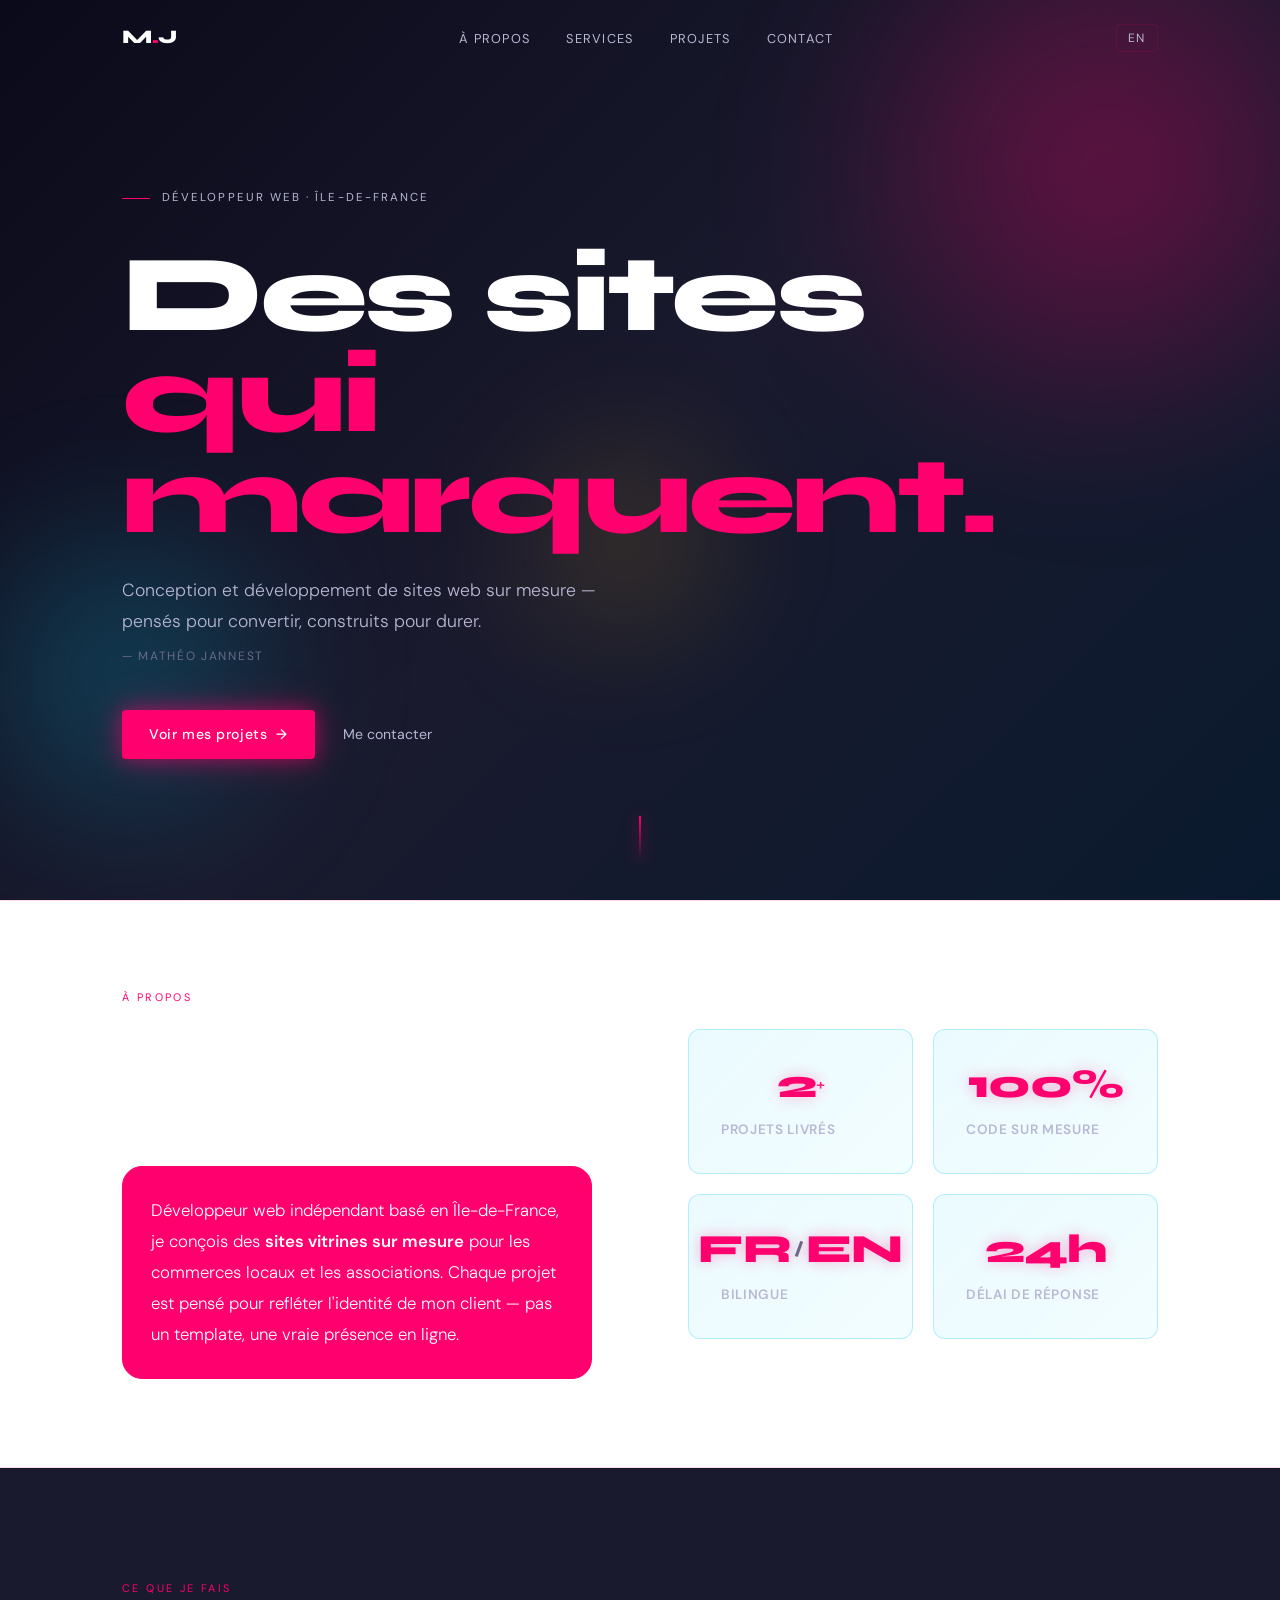
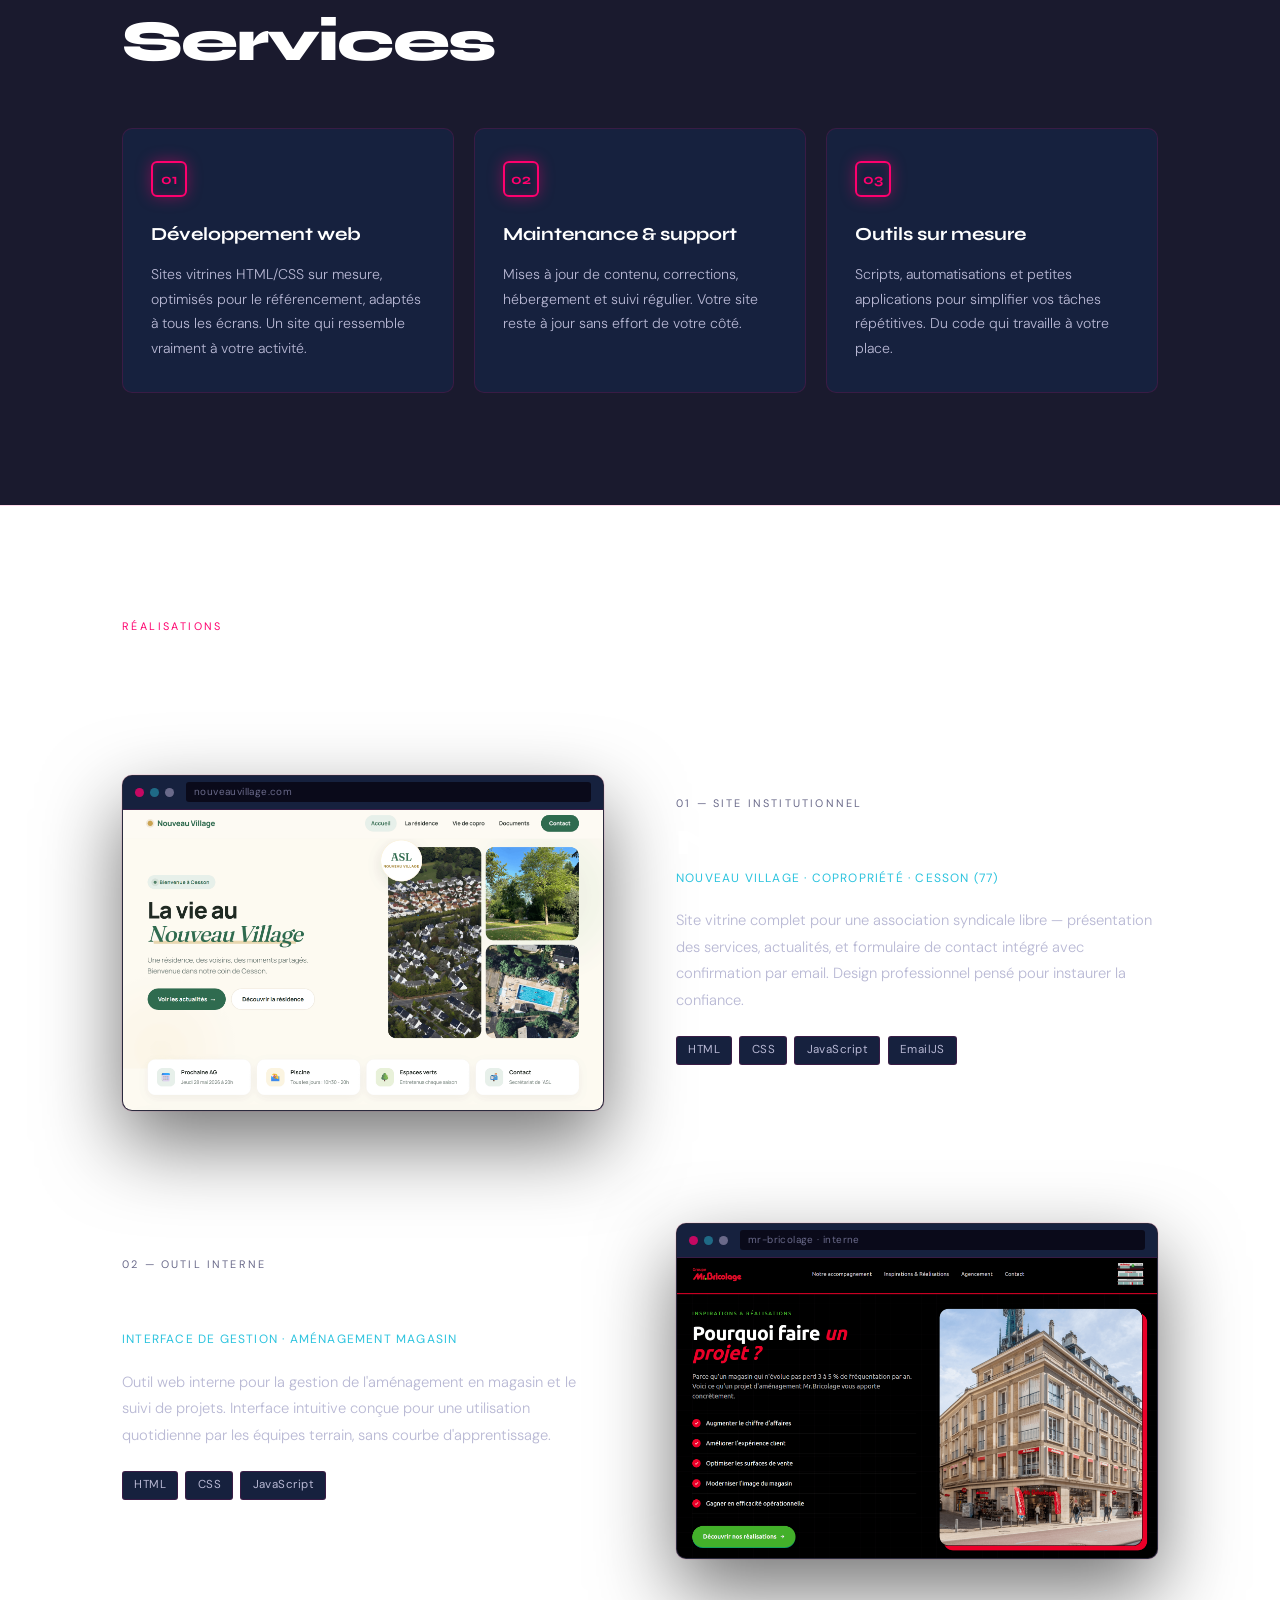
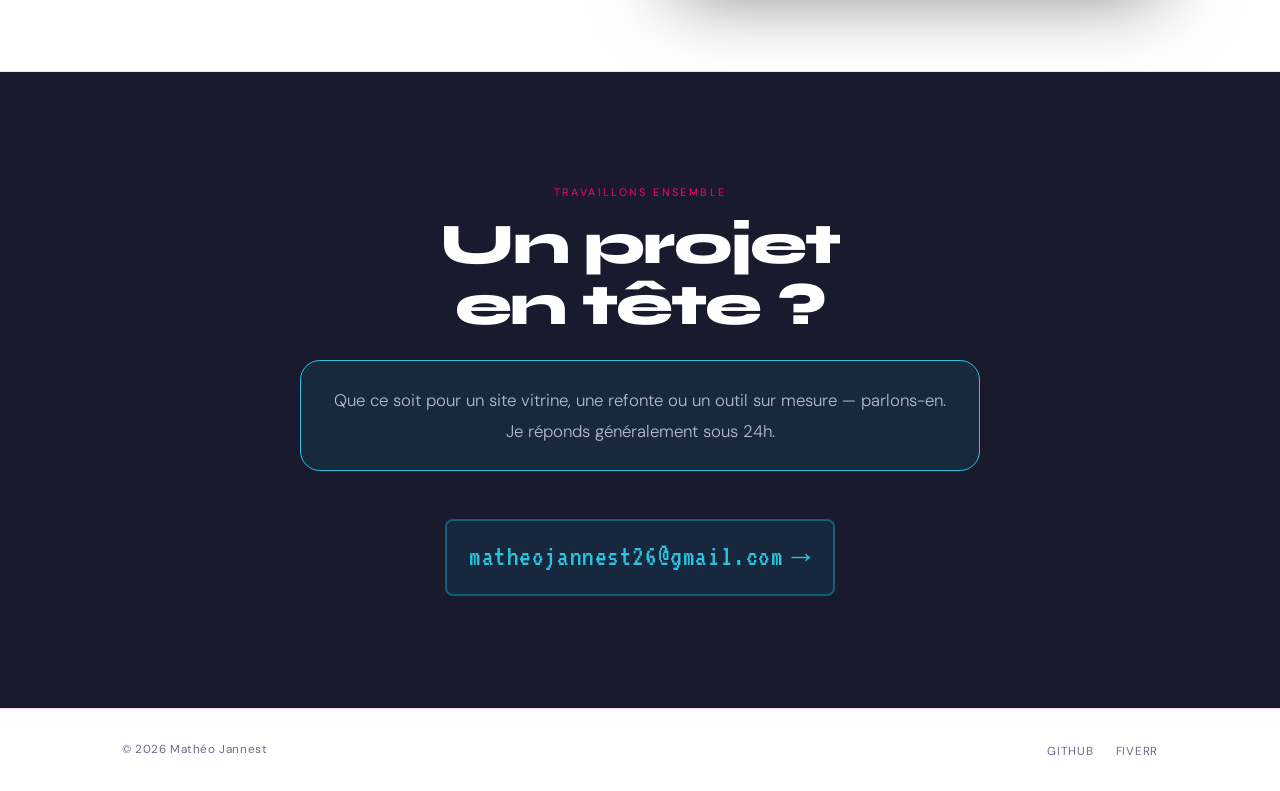
==== commit 1f561817: "AZR" ====
--- a/index.html
+++ b/index.html
@@ -200,11 +200,11 @@
 <section id="contact">
   <div class="container">
     <div class="contact-inner">
-      <p class="s-label" data-i18n="ct_label">Travaillons ensemble AZERTYU</p>
+      <p class="s-label" data-i18n="ct_label">Travaillons ensemble</p>
       <h2 class="s-title reveal" data-i18n="ct_title">Un projet<br>en tête ?</h2>
       <p class="contact-p reveal d1" data-i18n="ct_p">Que ce soit pour un site vitrine, une refonte ou un outil sur mesure — parlons-en. Je réponds généralement sous 24h.</p>
       <a href="mailto:matheojannest26@gmail.com" class="contact-mailto reveal d2">
-        <span data-i18n="ct_email">TESTmatheojannest26@gmail.com</span>
+        <span data-i18n="ct_email">matheojannest26@gmail.com</span>
         <span class="arr">→</span>
       </a>
     </div>
--- a/style.css
+++ b/style.css
@@ -5,7 +5,7 @@
   --bg:       #0a0a1a;
   --bg-2:     #1a1a2e;
   --bg-3:     #16213e;
-  --accent:   #00ff2f;
+  --accent:   #ff006e;
   --accent-2: #2bc3de;
   --accent-3: #ffbe0b;
   --accent-4: #fb5607;
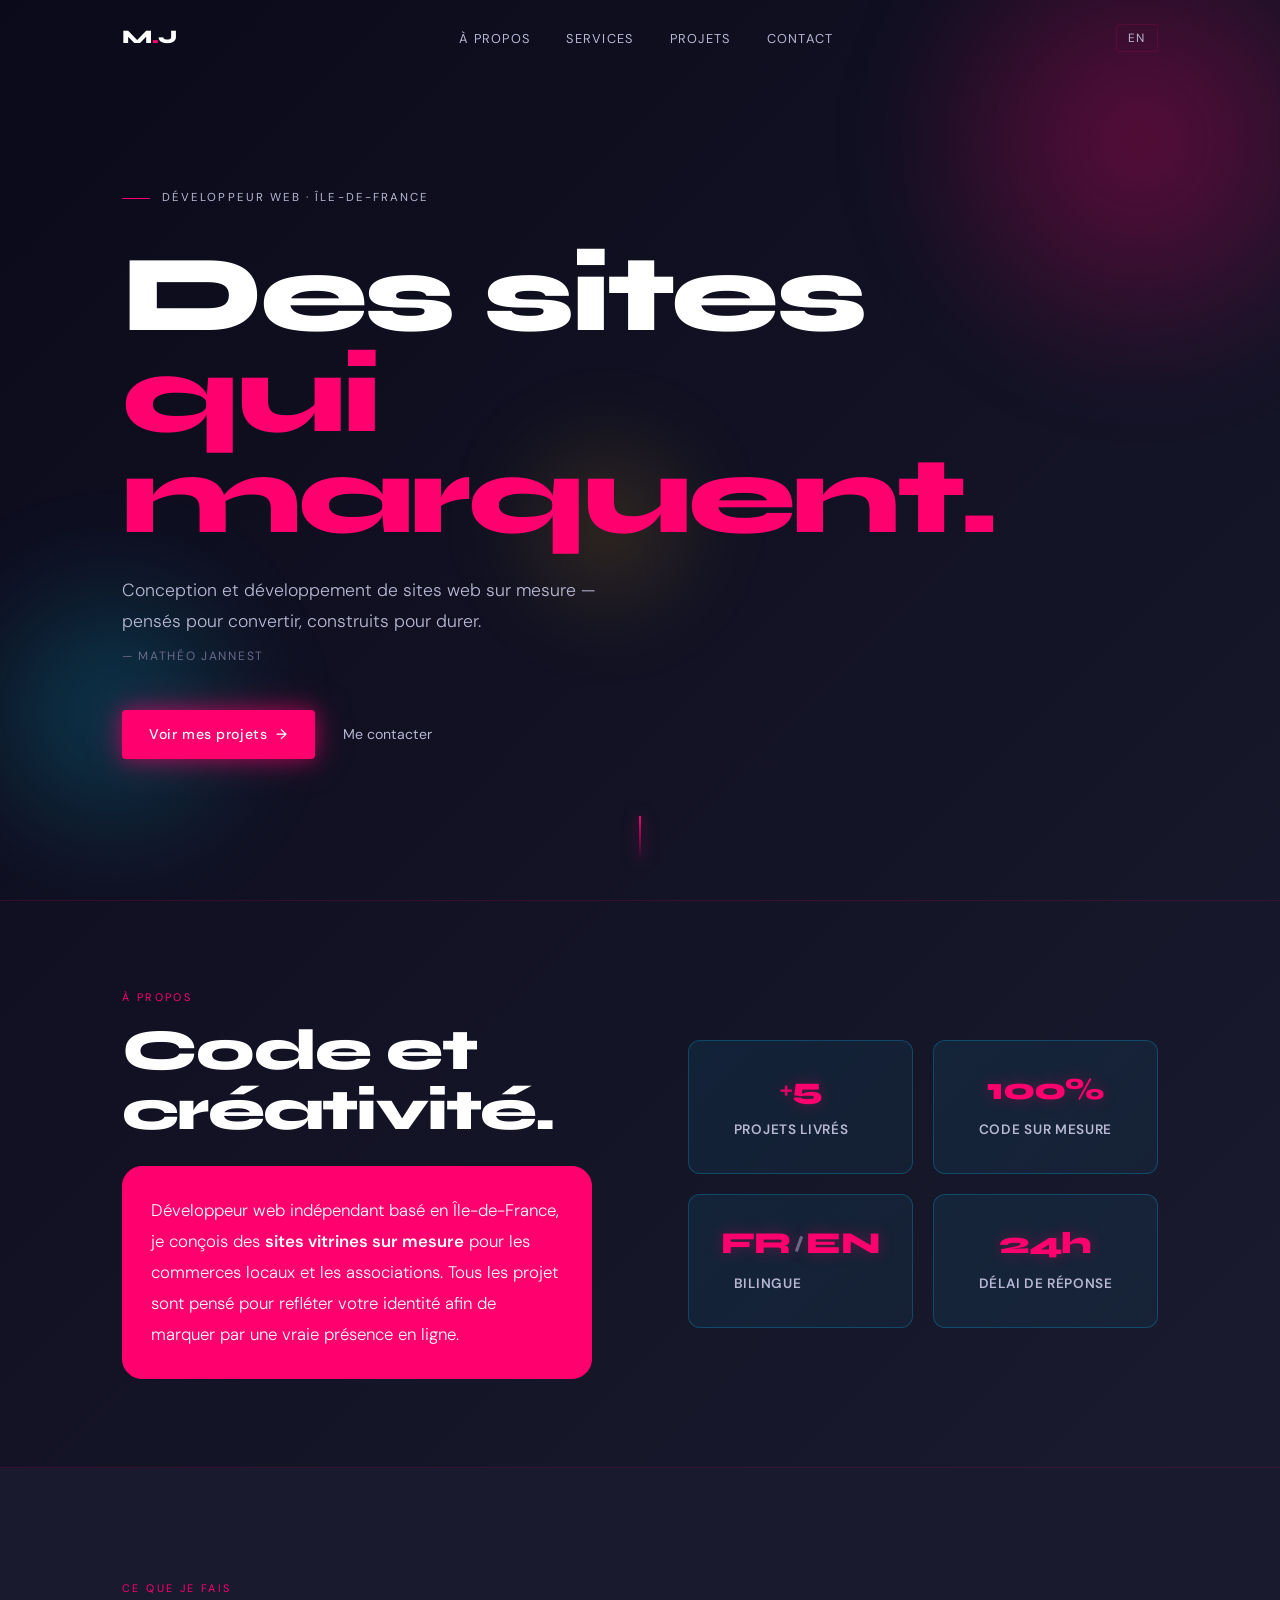
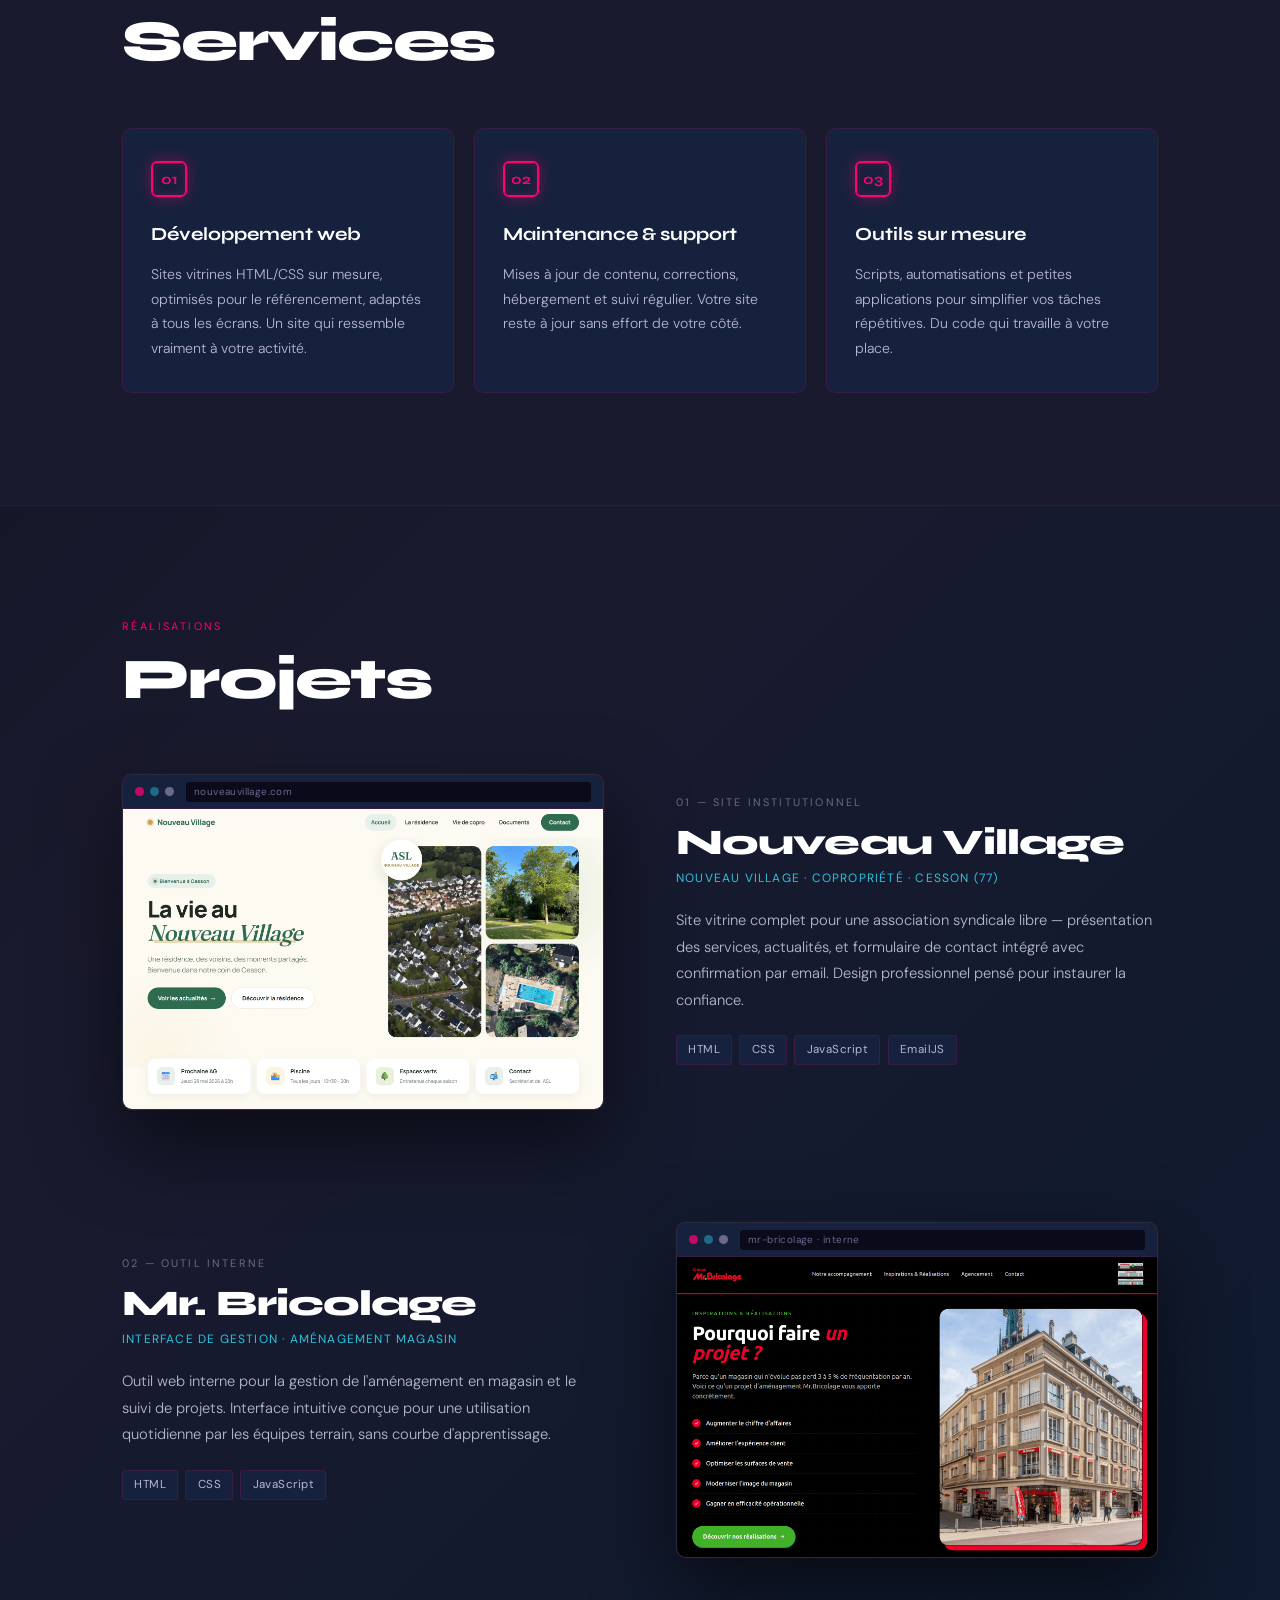
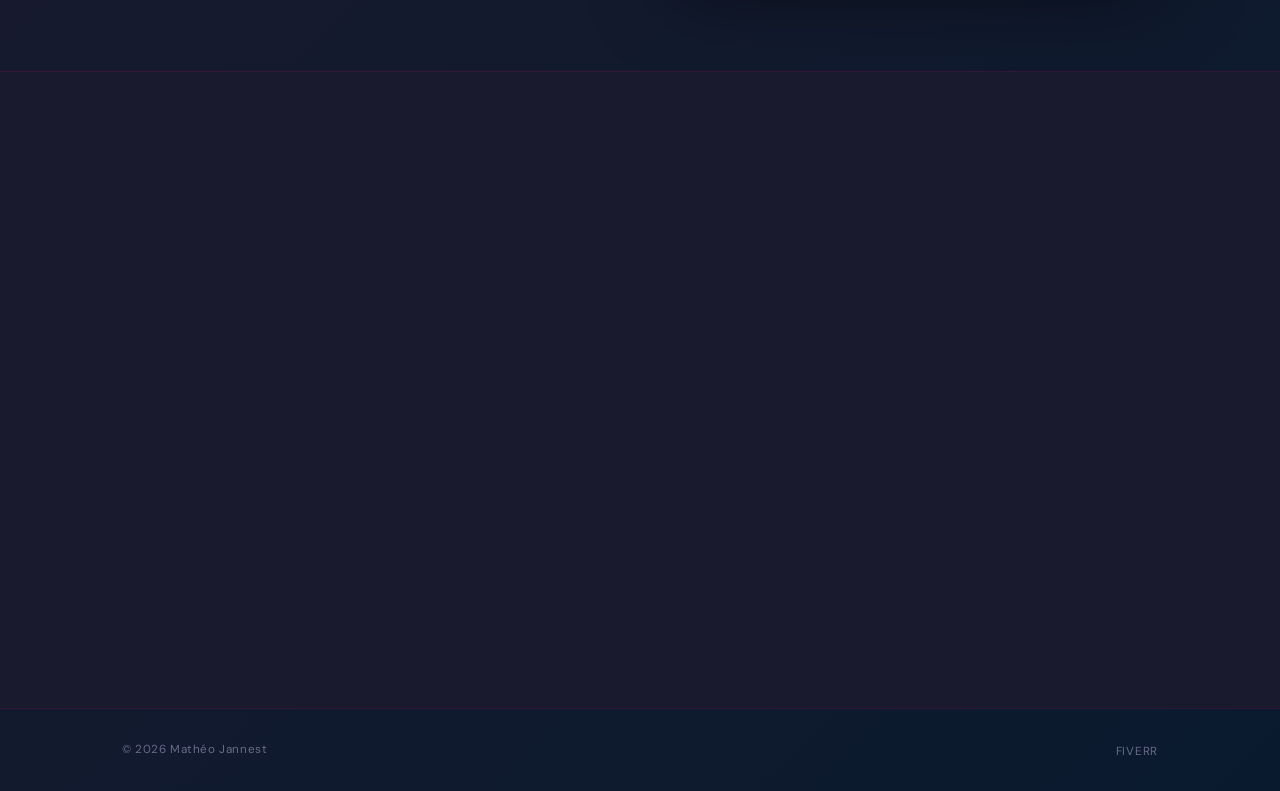
==== commit 271ff152: "en" ====
--- a/index.html
+++ b/index.html
@@ -71,12 +71,12 @@
         <p class="s-label" data-i18n="about_label">À propos</p>
         <h2 class="s-title reveal" data-i18n="about_title">Code et<br>créativité.</h2>
         <p class="about-text reveal d1" data-i18n="about_text">
-          Développeur web indépendant basé en Île-de-France, je conçois des <strong>sites vitrines sur mesure</strong> pour les commerces locaux et les associations. Chaque projet est pensé pour refléter l'identité de mon client — pas un template, une vraie présence en ligne.
+          Développeur web indépendant basé en Île-de-France, je conçois des <strong>sites vitrines sur mesure</strong> pour les commerces locaux et les associations. Tous les projet sont pensé pour refléter votre identité afin de marquer par une vraie présence en ligne.
         </p>
       </div>
       <div class="about-stats">
         <div class="stat">
-          <div class="stat-n">2<sub>+</sub></div>
+          <div class="stat-n"><sub>+</sub>5</div>
           <div class="stat-l" data-i18n="stat1">Projets livrés</div>
         </div>
         <div class="stat">
@@ -85,7 +85,9 @@
         </div>
         <div class="stat">
           <div class="stat-n">FR<span style="color:var(--text-3);font-size:1rem;margin:0 0.2rem;">/</span>EN</div>
-          <div class="stat-l" data-i18n="stat3">Bilingue</div>
+          <div class="stat-l" data-i18n="stat3">
+            <div class="stat3">Bilingue</div>
+          </div>
         </div>
         <div class="stat">
           <div class="stat-n">24h</div>
@@ -202,7 +204,7 @@
     <div class="contact-inner">
       <p class="s-label" data-i18n="ct_label">Travaillons ensemble</p>
       <h2 class="s-title reveal" data-i18n="ct_title">Un projet<br>en tête ?</h2>
-      <p class="contact-p reveal d1" data-i18n="ct_p">Que ce soit pour un site vitrine, une refonte ou un outil sur mesure — parlons-en. Je réponds généralement sous 24h.</p>
+      <p class="contact-p reveal d1" data-i18n="ct_p">Que ce soit pour un site vitrine, une refonte ou un outil sur mesure — parlons-en. Je réponds généralement le jour même.</p>
       <a href="mailto:matheojannest26@gmail.com" class="contact-mailto reveal d2">
         <span data-i18n="ct_email">matheojannest26@gmail.com</span>
         <span class="arr">→</span>
@@ -217,7 +219,6 @@
     <div class="footer-inner">
       <p class="footer-copy" data-i18n="ft_copy">© 2026 Mathéo Jannest</p>
       <ul class="footer-links">
-        <li><a href="https://github.com/" target="_blank" rel="noopener">GitHub</a></li>
         <li><a href="https://www.fiverr.com/" target="_blank" rel="noopener">Fiverr</a></li>
       </ul>
     </div>
--- a/style.css
+++ b/style.css
@@ -5,7 +5,7 @@
   --bg:       #0a0a1a;
   --bg-2:     #1a1a2e;
   --bg-3:     #16213e;
-  --accent:   #ff006e;
+  --accent:     #ff006e;
   --accent-2: #2bc3de;
   --accent-3: #ffbe0b;
   --accent-4: #fb5607;
@@ -25,7 +25,6 @@
   line-height: 1.6;
   overflow-x: hidden;
   background: linear-gradient(135deg, #0a0a1a 0%, #1a1a2e 50%, #0a1a2e 100%);
-  background-attachment: fixed;
 }
 
 h1, h2, h3 { font-family: var(--fd); line-height: 1.1; }
@@ -85,31 +84,47 @@
   align-items: center;
   overflow: hidden;
   padding: 9rem 0 6rem;
-}
-
-.blob-wrap { position: absolute; inset: 0; pointer-events: none; overflow: hidden; }
+  /* Isole la peinture : ce qui se passe dans la hero n'oblige pas le reste
+     de la page à être recalculé. Crucial pour la fluidité quand on scrolle. */
+  contain: layout paint;
+}
+
+.blob-wrap {
+  position: absolute;
+  inset: 0;
+  pointer-events: none;
+  overflow: hidden;
+  /* Force le wrap sur sa propre couche de compositing -> les blobs
+     animés ne déclenchent pas de repaint sur la hero entière. */
+  transform: translateZ(0);
+  will-change: transform;
+}
 .blob {
   position: absolute;
   border-radius: 50%;
-  filter: blur(60px);
-  will-change: transform;
+  filter: blur(40px);
   transform: translateZ(0);
+  /* Animation tournant SEULEMENT quand la hero est visible (classe togglée en JS) */
+  animation-play-state: paused;
+}
+#hero.in-view .blob {
+  animation-play-state: running;
 }
 .blob-1 {
-  width: 700px; height: 700px;
-  background: radial-gradient(circle, rgba(255, 0, 110, 0.35) 0%, transparent 65%);
-  top: -180px; right: -180px;
+  width: 560px; height: 560px;
+  background: radial-gradient(circle, rgba(255, 0, 110, 0.32) 0%, transparent 65%);
+  top: -140px; right: -140px;
   animation: b1 22s ease-in-out infinite;
 }
 .blob-2 {
-  width: 450px; height: 450px;
-  background: radial-gradient(circle, rgba(0, 217, 255, 0.25) 0%, transparent 65%);
-  bottom: 0; left: -100px;
+  width: 380px; height: 380px;
+  background: radial-gradient(circle, rgba(0, 217, 255, 0.22) 0%, transparent 65%);
+  bottom: 0; left: -80px;
   animation: b2 26s ease-in-out infinite;
 }
 .blob-3 {
-  width: 280px; height: 280px;
-  background: radial-gradient(circle, rgba(255, 190, 11, 0.20) 0%, transparent 65%);
+  width: 240px; height: 240px;
+  background: radial-gradient(circle, rgba(255, 190, 11, 0.18) 0%, transparent 65%);
   top: 45%; left: 38%;
   animation: b3 19s ease-in-out infinite;
 }
@@ -235,6 +250,13 @@
 /* ── DIVIDER ── */
 hr.div { border: none; border-top: 1px solid var(--border); margin: 0; }
 
+/* ── PERF : on saute le rendu des sections hors viewport.
+   contain-intrinsic-size évite tout saut de mise en page. ── */
+#services, #projects, #contact {
+  content-visibility: auto;
+  contain-intrinsic-size: 1px 900px;
+}
+
 /* ── SECTION BASE ── */
 section { padding: 7rem 0; }
 .s-label {
@@ -271,7 +293,7 @@
   border-radius: 20px;
   padding: 1.75rem;
   position: relative;
-  transition: transform 0.3s cubic-bezier(0.4, 0, 0.2, 1), box-shadow 0.3s cubic-bezier(0.4, 0, 0.2, 1);
+  transition: transform 0.05s cubic-bezier(0.4, 0, 0.2, 1), box-shadow 0.05s cubic-bezier(0.4, 0, 0.2, 1);
 }
 .about-text.visible:hover {
   transform: translate(-3px, -3px);
@@ -315,7 +337,7 @@
 .stat-n {
   font-family: var(--fd);
   font-weight: 800;
-  font-size: 2.5rem;
+  font-size:190%;
   color: #ff006f;
   line-height: 1.1;
   margin-bottom: 0.8rem;
@@ -324,10 +346,11 @@
   display: flex;
   align-items: center;
   justify-content: center;
+  min-width: 0;
 }
 .stat-n sub {
-  font-size: 1.1rem;
-  vertical-align: baseline;
+  font-size: 1.7rem;
+  vertical-align:auto;
   opacity: 0.85;
   font-weight: 600;
 }
@@ -337,6 +360,7 @@
   letter-spacing: 0.05em;
   text-transform: uppercase;
   font-weight: 600;
+  margin-left: 0.8rem;
 }
 
 /* ── SERVICES ── */
@@ -667,7 +691,7 @@
 .reveal {
   opacity: 0;
   transform: translateY(30px);
-  transition: opacity 0.75s cubic-bezier(0.22,1,0.36,1), transform 0.75s cubic-bezier(0.22,1,0.36,1);
+  transition: opacity 0.45s cubic-bezier(0.22,1,0.36,1), transform 0.45s cubic-bezier(0.22,1,0.36,1);
 }
 .reveal.d1 { transition-delay: 0.12s; }
 .reveal.d2 { transition-delay: 0.24s; }
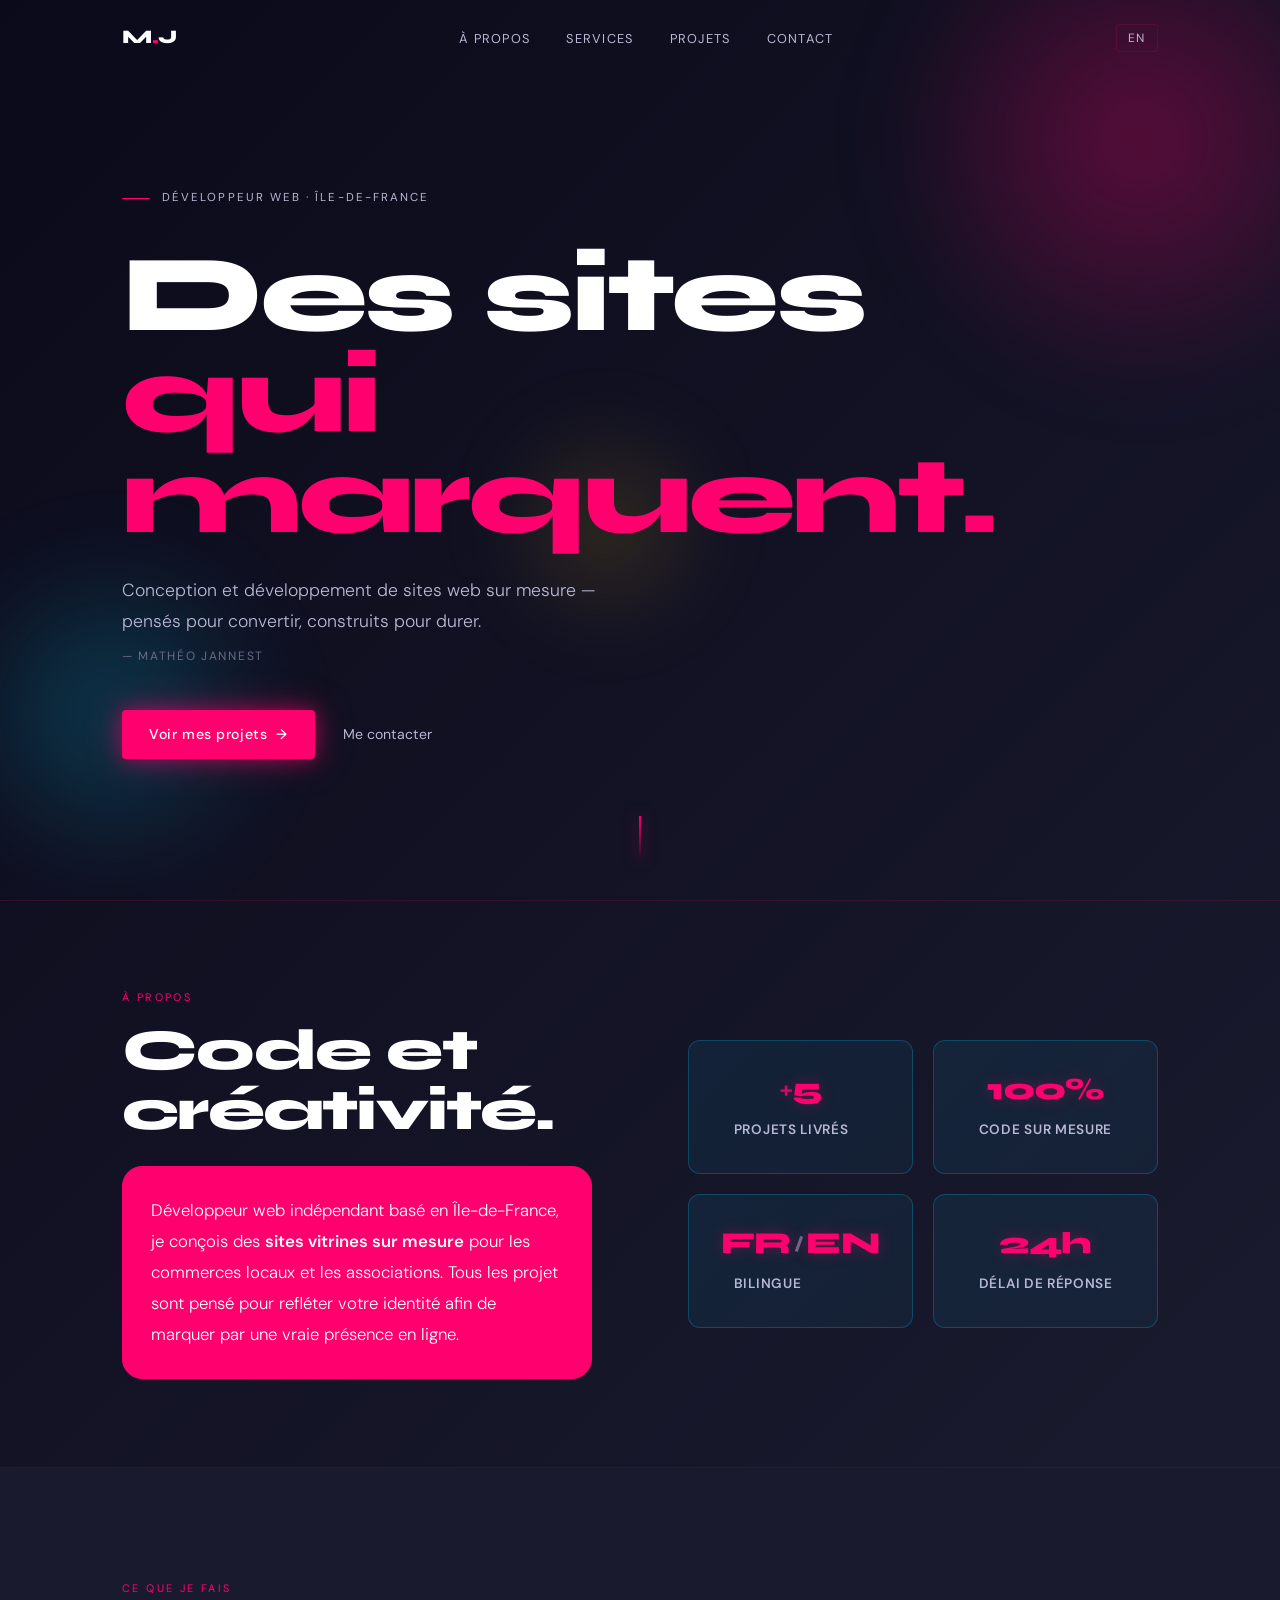
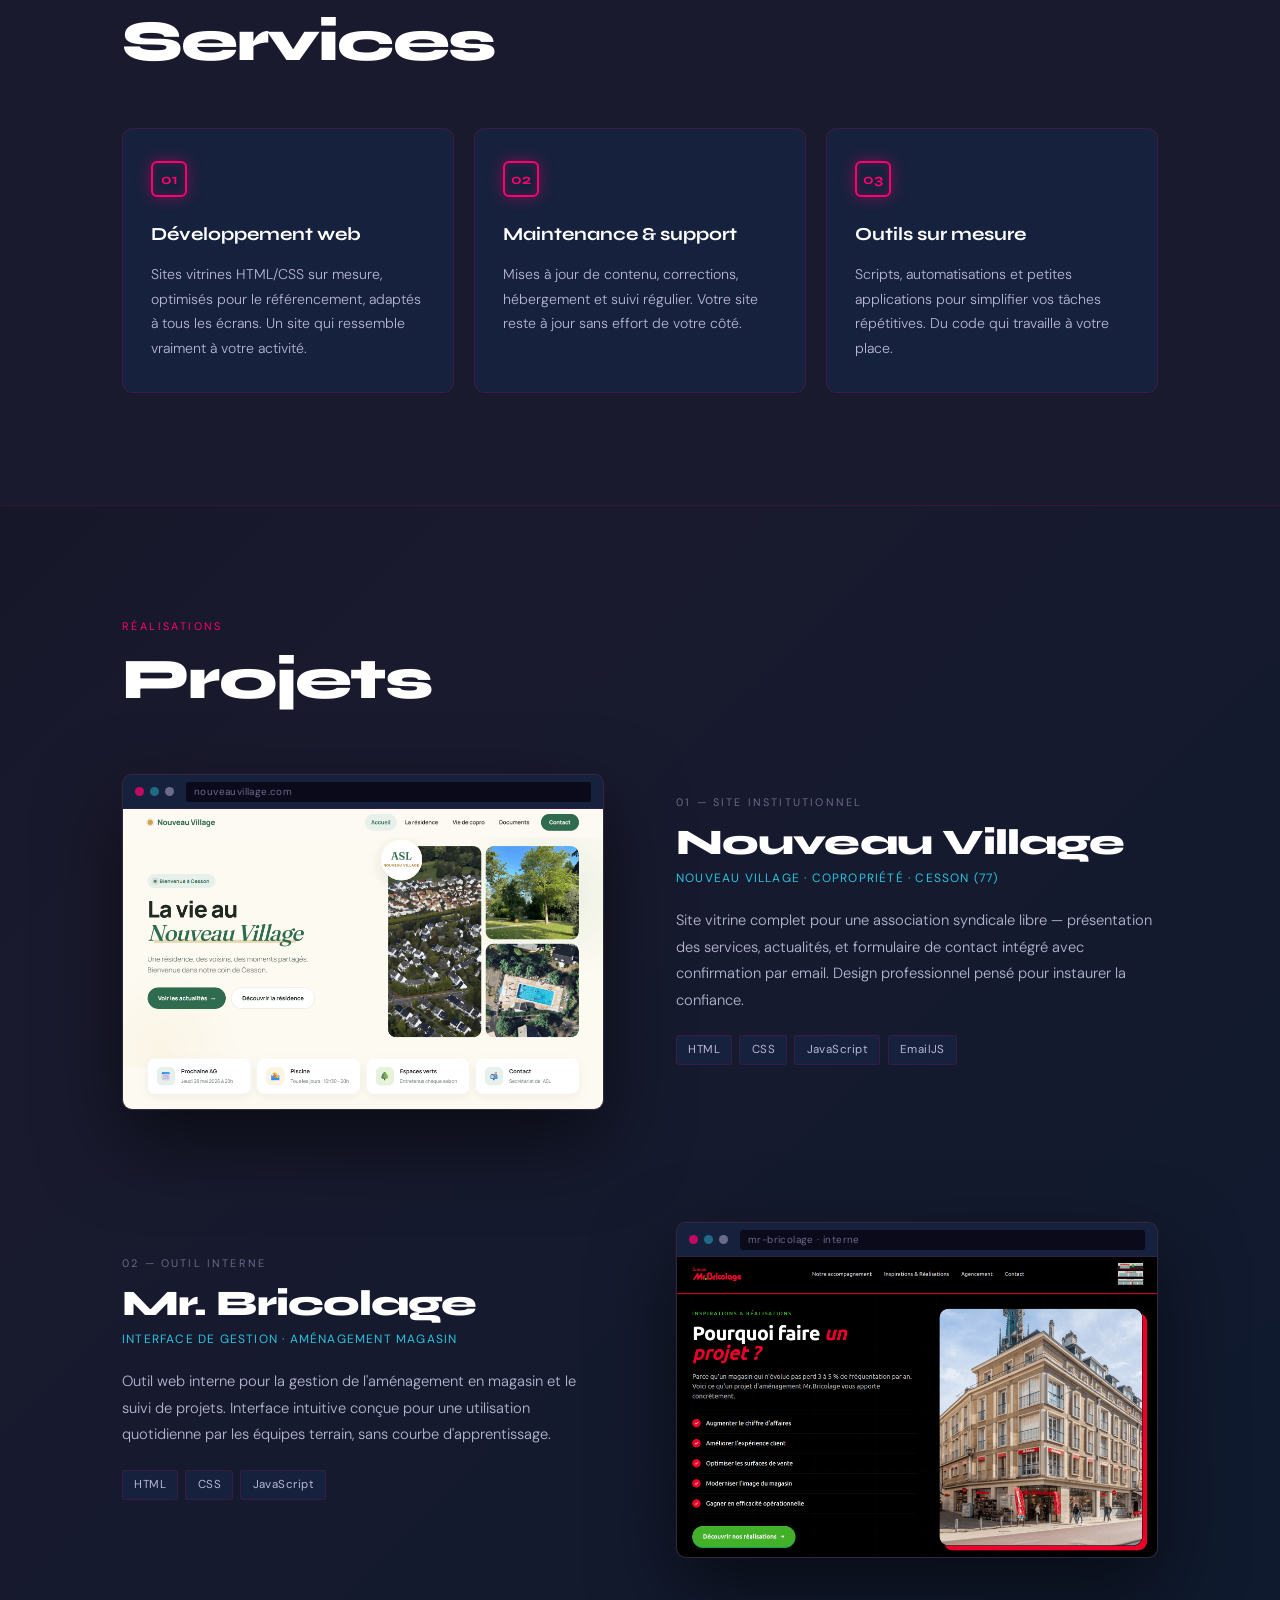
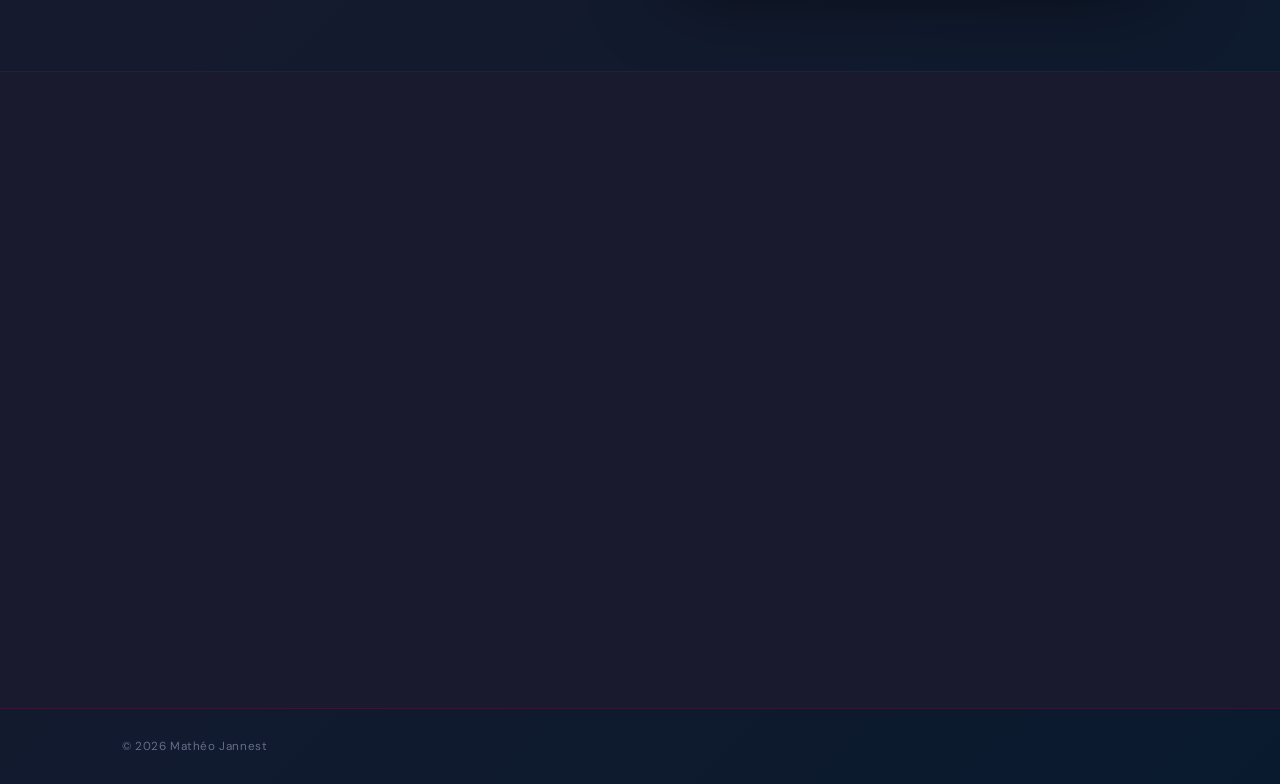
==== commit c41514e4: "en" ====
--- a/index.html
+++ b/index.html
@@ -219,7 +219,6 @@
     <div class="footer-inner">
       <p class="footer-copy" data-i18n="ft_copy">© 2026 Mathéo Jannest</p>
       <ul class="footer-links">
-        <li><a href="https://www.fiverr.com/" target="_blank" rel="noopener">Fiverr</a></li>
       </ul>
     </div>
   </div>
